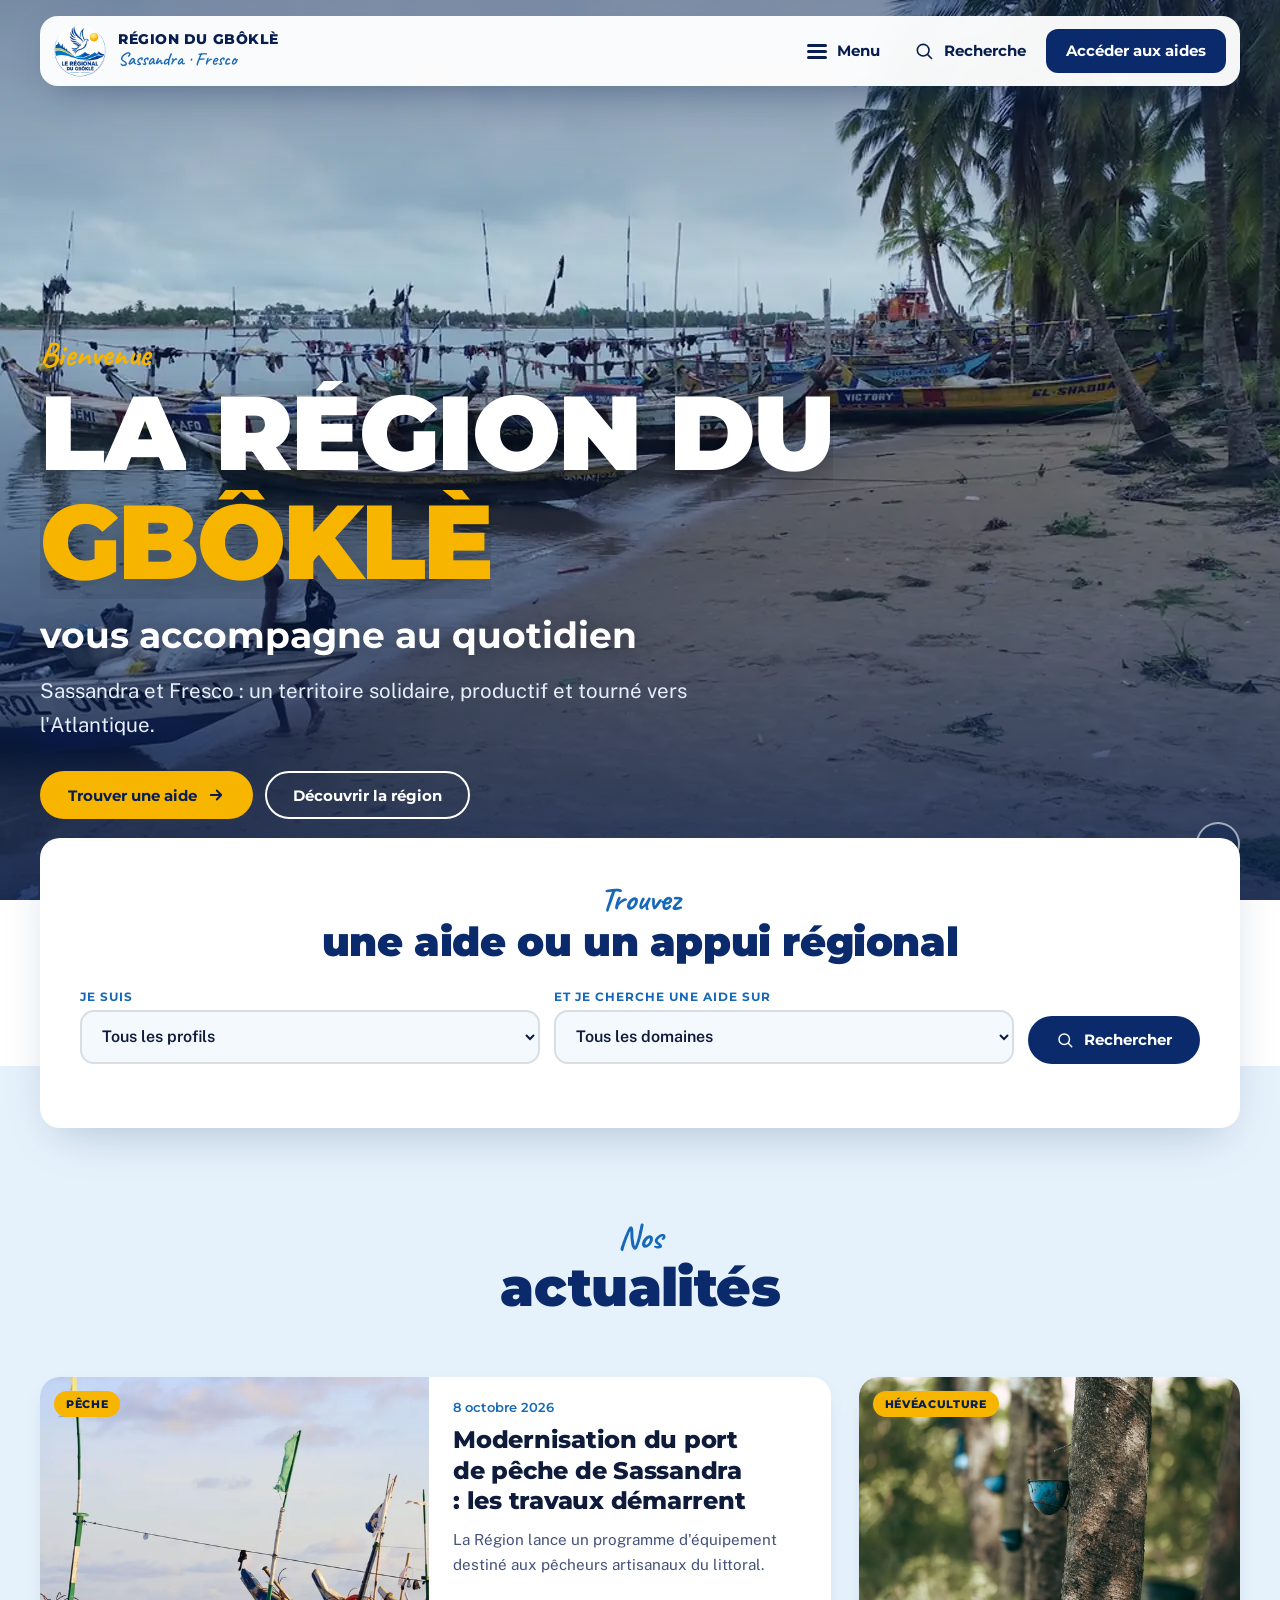
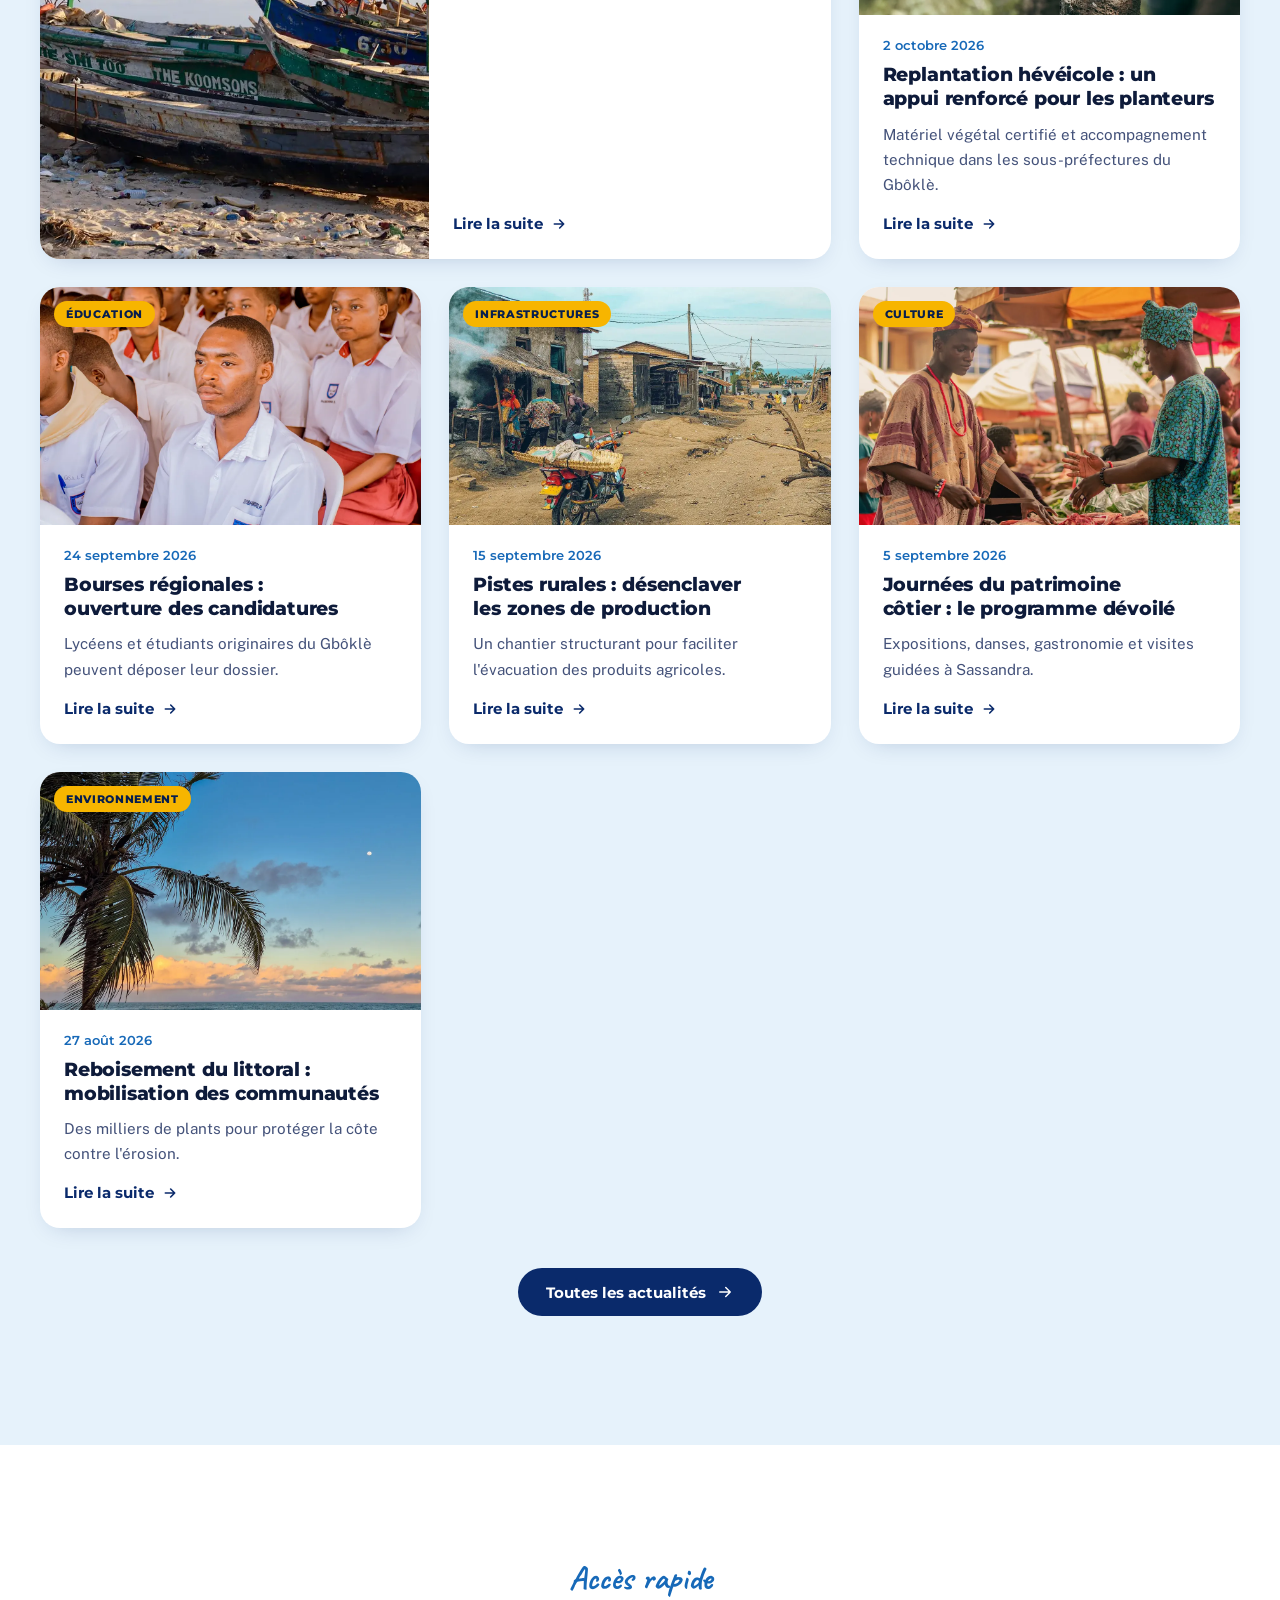
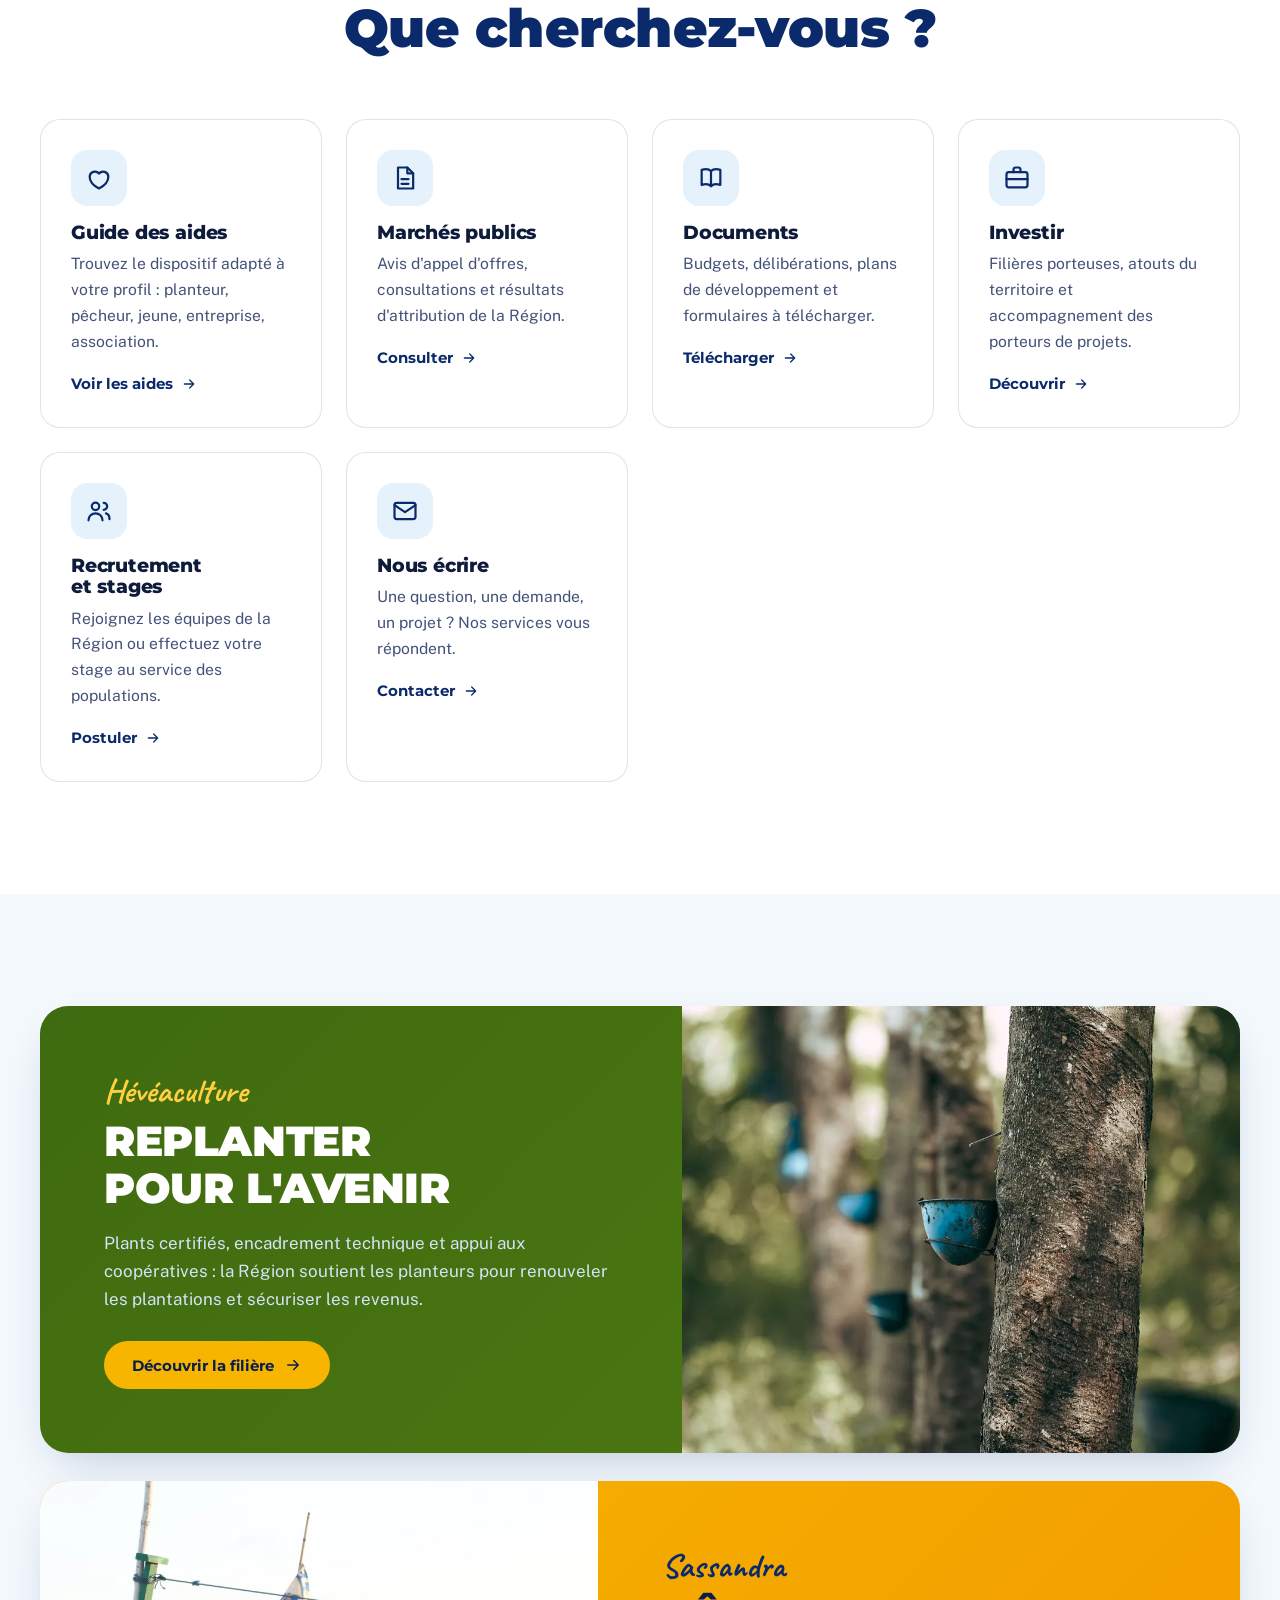
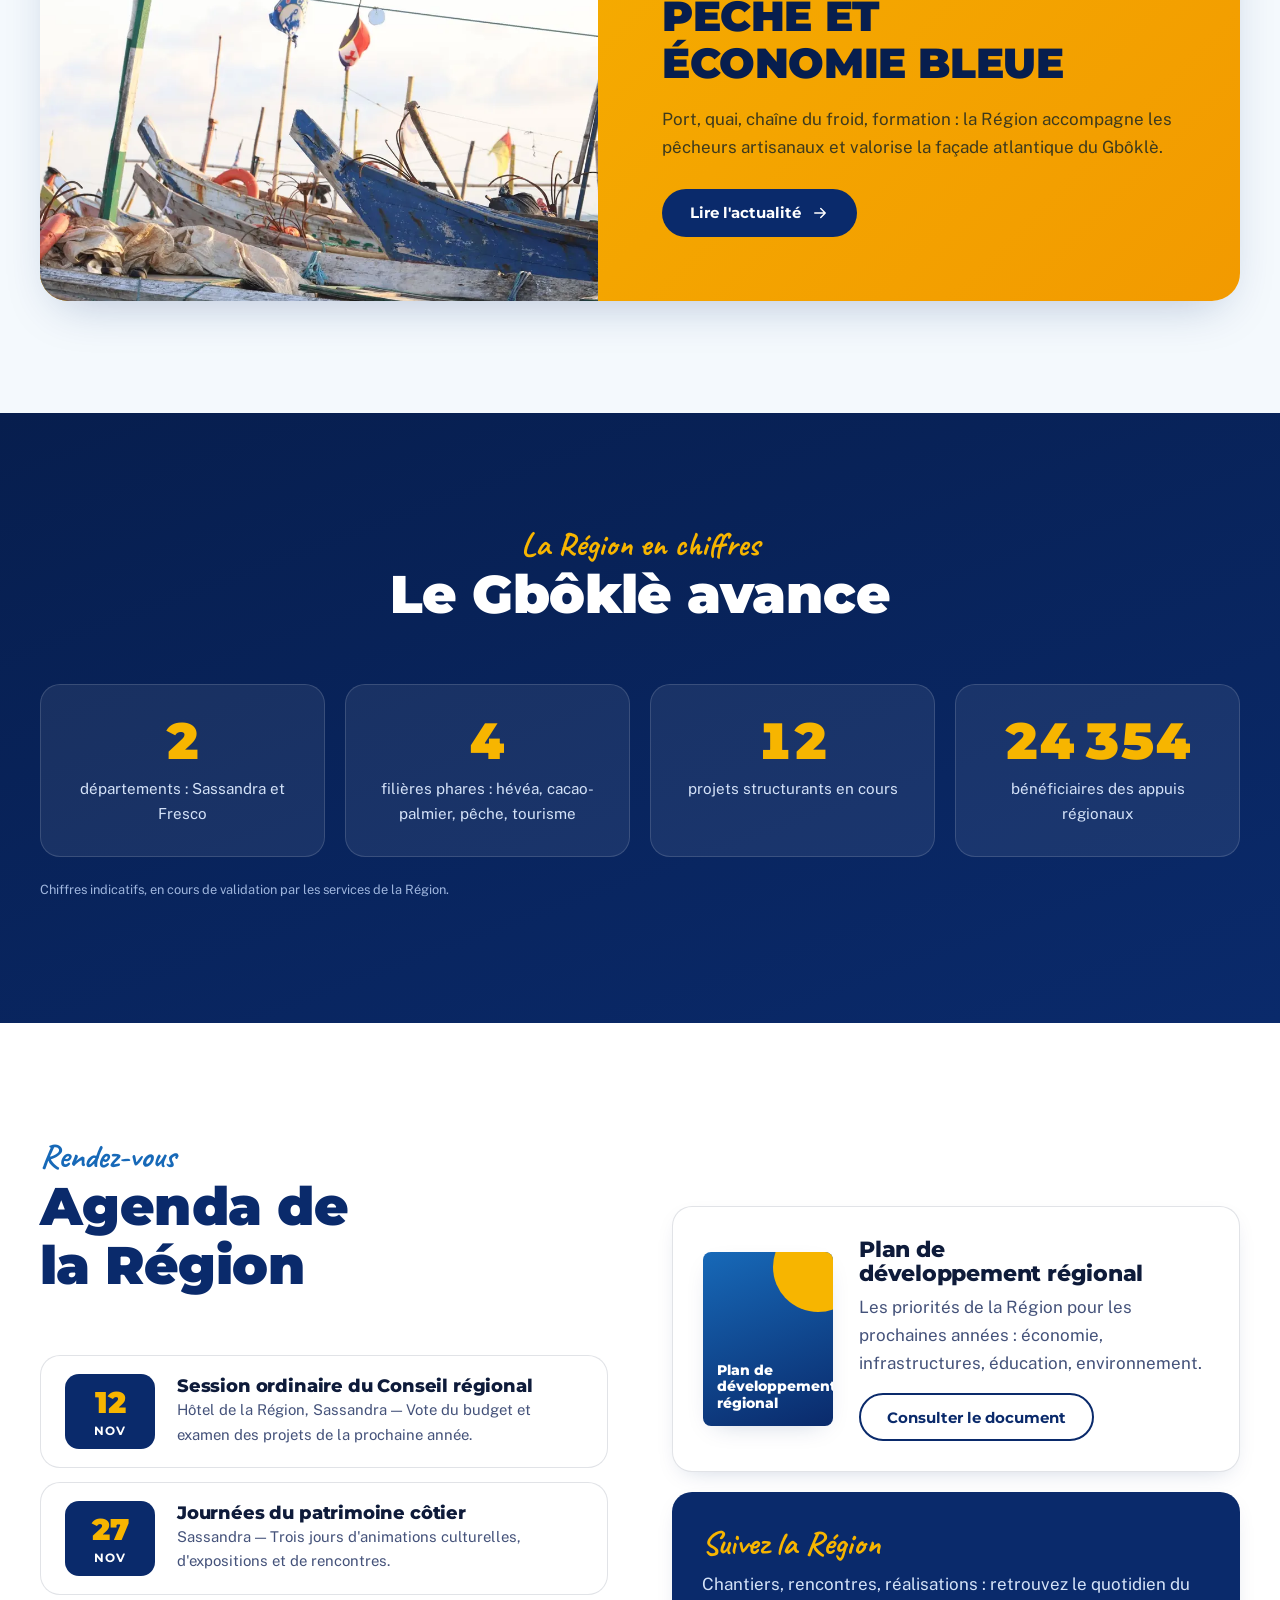
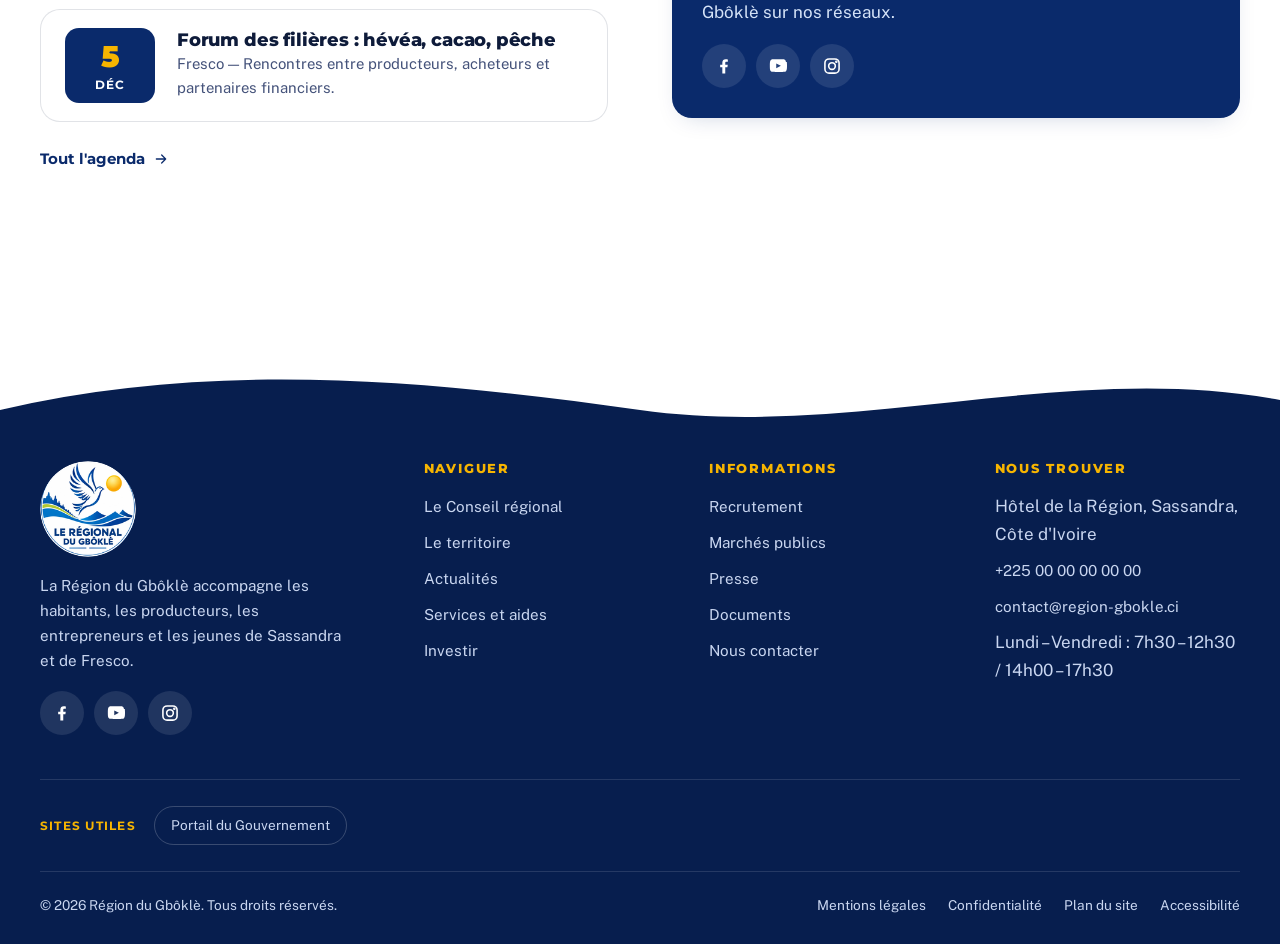
==== index.html @ ba7fa368 "Region du Gbokle : demonstration temporaire (site statique)" ====
<!DOCTYPE html>
<html lang="fr" class="no-js">
<head>
<meta charset="utf-8">
<meta name="viewport" content="width=device-width,initial-scale=1,viewport-fit=cover">
<title>Région du Gbôklè — La Région vous accompagne au quotidien</title>
<meta name="description" content="Site officiel de la Région du Gbôklè (Sassandra, Fresco) : aides régionales, actualités, services aux usagers, investir et découvrir le territoire.">
<meta name="robots" content="noindex,nofollow"><meta name="theme-color" content="#0A2A6B">
<link rel="canonical" href="https://www.region-gbokle.ci/index.html">
<meta property="og:type" content="website"><meta property="og:locale" content="fr_CI">
<meta property="og:title" content="Région du Gbôklè — La Région vous accompagne au quotidien"><meta property="og:description" content="Site officiel de la Région du Gbôklè (Sassandra, Fresco) : aides régionales, actualités, services aux usagers, investir et découvrir le territoire.">
<meta property="og:image" content="https://www.region-gbokle.ci/assets/icon-512.png"><meta property="og:url" content="https://www.region-gbokle.ci/index.html">
<link rel="icon" type="image/png" href="assets/favicon.png">
<link rel="apple-touch-icon" href="assets/apple-touch-icon.png">
<link rel="manifest" href="manifest.webmanifest">
<link rel="preconnect" href="https://fonts.googleapis.com"><link rel="preconnect" href="https://fonts.gstatic.com" crossorigin>
<link rel="stylesheet" href="https://fonts.googleapis.com/css2?family=Caveat:wght@600;700&family=Montserrat:wght@500;600;700;800;900&family=Public+Sans:wght@400;500;600;700&display=swap">
<link rel="stylesheet" href="css/style.css">
<script>document.documentElement.classList.remove('no-js')</script>
</head>
<body>
<a class="skip" href="#main">Aller au contenu principal</a>
<div class="progress" aria-hidden="true"></div>
<header class="site-header">
  <div class="header-pill">
    <a class="brand" href="index.html" aria-label="Région du Gbôklè, retour à l'accueil">
      <img src="assets/logo-sm.png" width="52" height="52" alt="">
      <span class="brand-txt"><strong>Région du Gbôklè</strong><span>Sassandra · Fresco</span></span>
    </a>
    <button class="hbtn" id="menuBtn" type="button" aria-expanded="false" aria-controls="megamenu"><span class="burger" aria-hidden="true"><i></i><i></i><i></i></span><span class="lbl">Menu</span></button>
    <button class="hbtn" type="button" data-open-search aria-label="Rechercher sur le site"><svg viewBox="0 0 24 24" fill="none" stroke="currentColor" stroke-width="1.9" stroke-linecap="round" stroke-linejoin="round" aria-hidden="true"><circle cx="11" cy="11" r="7"/><path d="M21 21l-4.3-4.3"/></svg><span class="lbl-s">Recherche</span></button>
    <a class="hbtn cta" href="services.html#aides">Accéder aux aides</a>
  </div>
</header>

<nav class="megamenu" id="megamenu" aria-label="Navigation principale">
  <div class="wrap">
    <div class="mega-grid">
      <div class="mega-col"><h3>Actions au quotidien</h3><ul>
        <li><a href="investir.html#filieres">Agriculture et hévéaculture</a></li>
        <li><a href="investir.html#filieres">Pêche et économie bleue</a></li>
        <li><a href="services.html#aides">Éducation et formation</a></li>
        <li><a href="actualites.html">Infrastructures et pistes rurales</a></li>
        <li><a href="territoire.html#patrimoine">Culture et patrimoine</a></li>
        <li><a href="investir.html#tourisme">Tourisme</a></li>
        <li><a href="services.html#aides">Santé et action sociale</a></li>
        <li><a href="services.html#aides">Environnement</a></li>
      </ul></div>
      <div class="mega-col"><h3>Services aux usagers</h3><ul>
        <li><a href="services.html#aides">Guide des aides régionales</a></li>
        <li><a href="services.html#demarches">Faire une demande d'aide</a></li>
        <li><a href="services.html#documents">Documents à télécharger</a></li>
        <li><a href="services.html#marches">Marchés publics</a></li>
        <li><a href="services.html#recrutement">Recrutement et stages</a></li>
        <li><a href="contact.html">Contacter la Région</a></li>
      </ul></div>
      <div class="mega-col"><h3>Actualités</h3><ul>
        <li><a href="actualites.html">Toutes les actualités</a></li>
        <li><a href="actualites.html#agenda">Agenda de la Région</a></li>
        <li><a href="actualites.html#presse">Espace presse</a></li>
        <li><a href="services.html#marches">Appels d'offres</a></li>
      </ul></div>
      <div class="mega-col"><h3>Institution</h3><ul>
        <li><a href="institution.html">Le Conseil régional</a></li>
        <li><a href="institution.html#elus">Le Président et les élus</a></li>
        <li><a href="institution.html#services">Commissions et services</a></li>
        <li><a href="territoire.html">Le territoire du Gbôklè</a></li>
        <li><a href="investir.html">Investir dans le Gbôklè</a></li>
        <li><a href="mentions-legales.html">Mentions légales</a></li>
      </ul></div>
    </div>
    <div class="mega-foot">
      <span><b data-site="adresse">Hôtel de la Région, Sassandra</b></span>
      <span>Écrivez-nous : <a data-site="email" data-keep href="mailto:contact@region-gbokle.ci" style="color:var(--sun)">contact@region-gbokle.ci</a></span>
    </div>
  </div>
</nav>

<div class="searchbox" id="searchbox" role="dialog" aria-modal="true" aria-label="Recherche sur le site">
  <div class="search-card">
    <div class="search-row">
      <input id="searchInput" type="search" placeholder="Rechercher : hévéa, bourses, marchés publics…" aria-label="Rechercher" autocomplete="off">
      <button class="search-close" id="searchClose" type="button" aria-label="Fermer la recherche">Fermer</button>
    </div>
    <ul class="search-res" id="searchRes" aria-live="polite"></ul>
  </div>
</div>

<main id="main">
<section class="hero" aria-label="À la une">
  <div id="heroSlides" aria-live="off"></div>
  <div class="hero-shade"></div>
  <div class="hero-copy">
    <div class="wrap" id="heroTxt">
      <noscript><h1>La Région du Gbôklè vous accompagne au quotidien</h1></noscript>
    </div>
  </div>
  <div class="hero-ctrl">
    <div class="dots" id="heroDots"></div>
    <button class="pause" id="heroPause" type="button" aria-label="Mettre le diaporama en pause"><svg viewBox="0 0 24 24" fill="currentColor"><path d="M6 4h4v16H6zM14 4h4v16h-4z"/></svg></button>
  </div>
  <span class="scroll-cue" aria-hidden="true"></span>
</section>

<section class="finder" id="trouver" aria-labelledby="finderTitle">
  <div class="wrap">
    <div class="finder-card" data-reveal>
      <div class="sec-head"><span class="kicker">Trouvez</span><h2 id="finderTitle" style="font-size:clamp(1.7rem,3.4vw,2.5rem)">une aide ou un appui régional</h2></div>
      <form class="finder-form" id="finderForm">
        <div class="fld"><label for="fProfil">Je suis</label><select id="fProfil"><option>Tous les profils</option></select></div>
        <div class="fld"><label for="fTheme">et je cherche une aide sur</label><select id="fTheme"><option>Tous les domaines</option></select></div>
        <button class="btn btn-primary" type="submit"><svg viewBox="0 0 24 24" fill="none" stroke="currentColor" stroke-width="1.9" stroke-linecap="round" stroke-linejoin="round" aria-hidden="true"><circle cx="11" cy="11" r="7"/><path d="M21 21l-4.3-4.3"/></svg> Rechercher</button>
      </form>
      <div class="finder-res" id="finderRes" aria-live="polite"></div>
    </div>
  </div>
</section>

<section class="section sky pattern" id="actualites" style="margin-top:-62px;padding-top:150px">
  <div class="wrap">
    <div class="sec-head" data-reveal><span class="kicker">Nos</span><h2>actualités</h2></div>
    <div class="news-grid" id="newsHome" data-needs-data><div class="skeleton"></div><div class="skeleton"></div><div class="skeleton"></div></div>
    <p style="text-align:center;margin-top:40px"><a class="btn btn-primary" href="actualites.html">Toutes les actualités <svg viewBox="0 0 24 24" fill="none" stroke="currentColor" stroke-width="1.9" stroke-linecap="round" stroke-linejoin="round" aria-hidden="true"><path d="M5 12h14M13 6l6 6-6 6"/></svg></a></p>
  </div>
</section>

<section class="section" aria-labelledby="accesTitle">
  <div class="wrap">
    <div class="sec-head" data-reveal><span class="kicker">Accès rapide</span><h2 id="accesTitle">Que cherchez-vous ?</h2></div>
    <div class="cards">
      <a class="card link" href="services.html#aides" data-reveal><span class="ico"><svg viewBox="0 0 24 24" fill="none" stroke="currentColor" stroke-width="1.9" stroke-linecap="round" stroke-linejoin="round" aria-hidden="true"><path d="M12 21c-4-2-8-5-8-10a4.5 4.5 0 0 1 8-2.8A4.5 4.5 0 0 1 20 11c0 5-4 8-8 10z"/></svg></span><h3>Guide des aides</h3><p>Trouvez le dispositif adapté à votre profil : planteur, pêcheur, jeune, entreprise, association.</p><span class="link-arrow">Voir les aides <svg viewBox="0 0 24 24" fill="none" stroke="currentColor" stroke-width="1.9" stroke-linecap="round" stroke-linejoin="round" aria-hidden="true"><path d="M5 12h14M13 6l6 6-6 6"/></svg></span></a>
      <a class="card link" href="services.html#marches" data-reveal><span class="ico"><svg viewBox="0 0 24 24" fill="none" stroke="currentColor" stroke-width="1.9" stroke-linecap="round" stroke-linejoin="round" aria-hidden="true"><path d="M6 3h8l5 5v13H6z"/><path d="M14 3v5h5M9 13h6M9 17h6"/></svg></span><h3>Marchés publics</h3><p>Avis d'appel d'offres, consultations et résultats d'attribution de la Région.</p><span class="link-arrow">Consulter <svg viewBox="0 0 24 24" fill="none" stroke="currentColor" stroke-width="1.9" stroke-linecap="round" stroke-linejoin="round" aria-hidden="true"><path d="M5 12h14M13 6l6 6-6 6"/></svg></span></a>
      <a class="card link" href="services.html#documents" data-reveal><span class="ico"><svg viewBox="0 0 24 24" fill="none" stroke="currentColor" stroke-width="1.9" stroke-linecap="round" stroke-linejoin="round" aria-hidden="true"><path d="M4 5c3-1 6-1 8 1 2-2 5-2 8-1v13c-3-1-6-1-8 1-2-2-5-2-8-1z"/><path d="M12 6v13"/></svg></span><h3>Documents</h3><p>Budgets, délibérations, plans de développement et formulaires à télécharger.</p><span class="link-arrow">Télécharger <svg viewBox="0 0 24 24" fill="none" stroke="currentColor" stroke-width="1.9" stroke-linecap="round" stroke-linejoin="round" aria-hidden="true"><path d="M5 12h14M13 6l6 6-6 6"/></svg></span></a>
      <a class="card link" href="investir.html" data-reveal><span class="ico"><svg viewBox="0 0 24 24" fill="none" stroke="currentColor" stroke-width="1.9" stroke-linecap="round" stroke-linejoin="round" aria-hidden="true"><rect x="3" y="7" width="18" height="13" rx="2"/><path d="M9 7V5a2 2 0 0 1 2-2h2a2 2 0 0 1 2 2v2M3 13h18"/></svg></span><h3>Investir</h3><p>Filières porteuses, atouts du territoire et accompagnement des porteurs de projets.</p><span class="link-arrow">Découvrir <svg viewBox="0 0 24 24" fill="none" stroke="currentColor" stroke-width="1.9" stroke-linecap="round" stroke-linejoin="round" aria-hidden="true"><path d="M5 12h14M13 6l6 6-6 6"/></svg></span></a>
      <a class="card link" href="services.html#recrutement" data-reveal><span class="ico"><svg viewBox="0 0 24 24" fill="none" stroke="currentColor" stroke-width="1.9" stroke-linecap="round" stroke-linejoin="round" aria-hidden="true"><circle cx="9" cy="8" r="3.2"/><path d="M3 20c0-3.5 2.7-6 6-6s6 2.5 6 6M16 5a3 3 0 0 1 0 6M18 14c2 .6 3 2.6 3 5"/></svg></span><h3>Recrutement et stages</h3><p>Rejoignez les équipes de la Région ou effectuez votre stage au service des populations.</p><span class="link-arrow">Postuler <svg viewBox="0 0 24 24" fill="none" stroke="currentColor" stroke-width="1.9" stroke-linecap="round" stroke-linejoin="round" aria-hidden="true"><path d="M5 12h14M13 6l6 6-6 6"/></svg></span></a>
      <a class="card link" href="contact.html" data-reveal><span class="ico"><svg viewBox="0 0 24 24" fill="none" stroke="currentColor" stroke-width="1.9" stroke-linecap="round" stroke-linejoin="round" aria-hidden="true"><rect x="3" y="5" width="18" height="14" rx="2"/><path d="M3 7l9 6 9-6"/></svg></span><h3>Nous écrire</h3><p>Une question, une demande, un projet ? Nos services vous répondent.</p><span class="link-arrow">Contacter <svg viewBox="0 0 24 24" fill="none" stroke="currentColor" stroke-width="1.9" stroke-linecap="round" stroke-linejoin="round" aria-hidden="true"><path d="M5 12h14M13 6l6 6-6 6"/></svg></span></a>
    </div>
  </div>
</section>

<section class="section sky2" aria-label="Projets et filières">
  <div class="wrap">
    <div class="feature green" data-reveal>
      <div class="feature-txt">
        <span class="kicker" style="color:var(--sun-2)">Hévéaculture</span>
        <h3>Replanter pour l'avenir</h3>
        <p>Plants certifiés, encadrement technique et appui aux coopératives : la Région soutient les planteurs pour renouveler les plantations et sécuriser les revenus.</p>
        <div class="hero-cta" style="opacity:1;transform:none"><a class="btn btn-sun" href="investir.html#filieres">Découvrir la filière <svg viewBox="0 0 24 24" fill="none" stroke="currentColor" stroke-width="1.9" stroke-linecap="round" stroke-linejoin="round" aria-hidden="true"><path d="M5 12h14M13 6l6 6-6 6"/></svg></a></div>
      </div>
      <div class="feature-art"><img src="assets/img/rubber.webp" width="1200" height="750" alt="Plantation d'hévéas avec les godets de collecte du latex" loading="lazy"></div>
    </div>
    <div class="feature sun rev" data-reveal>
      <div class="feature-txt">
        <span class="kicker">Sassandra</span>
        <h3>Pêche et économie bleue</h3>
        <p>Port, quai, chaîne du froid, formation : la Région accompagne les pêcheurs artisanaux et valorise la façade atlantique du Gbôklè.</p>
        <div class="hero-cta" style="opacity:1;transform:none"><a class="btn btn-primary" href="actualite.html?id=port-peche-sassandra">Lire l'actualité <svg viewBox="0 0 24 24" fill="none" stroke="currentColor" stroke-width="1.9" stroke-linecap="round" stroke-linejoin="round" aria-hidden="true"><path d="M5 12h14M13 6l6 6-6 6"/></svg></a></div>
      </div>
      <div class="feature-art"><img src="assets/img/boats.webp" width="1200" height="750" alt="Pirogues de pêche sur la plage" loading="lazy"></div>
    </div>
  </div>
</section>

<section class="stats" aria-labelledby="statsTitle">
  <div class="wrap">
    <div class="sec-head" data-reveal><span class="kicker">La Région en chiffres</span><h2 id="statsTitle">Le Gbôklè avance</h2></div>
    <div class="stats-grid" id="statsGrid" data-needs-data></div>
    <p class="note-validate" id="statsNote" hidden>Chiffres indicatifs, en cours de validation par les services de la Région.</p>
  </div>
</section>

<section class="section">
  <div class="wrap">
    <div class="split">
      <div data-reveal="left">
        <div class="sec-head left"><span class="kicker">Rendez-vous</span><h2>Agenda de la Région</h2></div>
        <div class="agenda" data-agenda="3"></div>
        <p style="margin-top:22px"><a class="link-arrow" href="actualites.html#agenda">Tout l'agenda <svg viewBox="0 0 24 24" fill="none" stroke="currentColor" stroke-width="1.9" stroke-linecap="round" stroke-linejoin="round" aria-hidden="true"><path d="M5 12h14M13 6l6 6-6 6"/></svg></a></p>
      </div>
      <div data-reveal="right">
        <div class="pub">
          <div class="pub-cover">Plan de développement régional</div>
          <div>
            <h3 style="font-size:1.35rem">Plan de développement régional</h3>
            <p style="color:var(--ink-soft);margin:8px 0 16px">Les priorités de la Région pour les prochaines années : économie, infrastructures, éducation, environnement.</p>
            <a class="btn btn-line" href="services.html#documents">Consulter le document</a>
          </div>
        </div>
        <div class="pub" style="margin-top:20px;background:var(--navy);color:#fff;border:0">
          <div>
            <span class="kicker" style="color:var(--sun)">Suivez la Région</span>
            <p style="color:#D5E3F8;margin:6px 0 16px">Chantiers, rencontres, réalisations : retrouvez le quotidien du Gbôklè sur nos réseaux.</p>
            <div class="social"><a data-site="facebook" data-keep href="#" aria-label="Facebook"><svg viewBox="0 0 24 24" fill="currentColor" aria-hidden="true"><path d="M13.5 21v-7.6h2.6l.4-3h-3V8.4c0-.9.3-1.5 1.6-1.5h1.5V4.2C15.9 4.1 15 4 13.9 4 11.6 4 10 5.4 10 8v2.4H7.4v3H10V21z"/></svg></a><a data-site="youtube" data-keep href="#" aria-label="YouTube"><svg viewBox="0 0 24 24" fill="currentColor" aria-hidden="true"><path d="M21.6 7.2s-.2-1.5-.8-2.2c-.8-.9-1.7-.9-2.1-1C15.9 3.8 12 3.8 12 3.8s-3.9 0-6.7.2c-.4 0-1.3.1-2.1 1-.6.7-.8 2.2-.8 2.2S2.2 9 2.2 10.7v1.6c0 1.8.2 3.5.2 3.5s.2 1.5.8 2.2c.8.9 1.9.9 2.4 1 1.7.2 7.4.2 7.4.2s3.9 0 6.7-.3c.4 0 1.3-.1 2.1-1 .6-.7.8-2.2.8-2.2s.2-1.7.2-3.5v-1.6c0-1.7-.2-3.5-.2-3.5zM9.9 14.6V8.9l5.6 2.9z"/></svg></a><a data-site="instagram" data-keep href="#" aria-label="Instagram"><svg viewBox="0 0 24 24" fill="none" stroke="currentColor" stroke-width="1.9" stroke-linecap="round" stroke-linejoin="round" aria-hidden="true"><rect x="3.5" y="3.5" width="17" height="17" rx="5"/><circle cx="12" cy="12" r="4"/><circle cx="17.2" cy="6.8" r=".6" fill="currentColor"/></svg></a></div>
          </div>
        </div>
      </div>
    </div>
  </div>
</section>

</main>
<footer class="site-footer">
  <svg class="wave-sep" viewBox="0 0 1440 70" preserveAspectRatio="none" aria-hidden="true"><path d="M0 40C240 80 480 0 720 30s480 50 720 0V70H0z"/></svg>
  <div class="wrap">
    <div class="foot-grid">
      <div class="foot-brand">
        <img src="assets/logo-sm.png" width="96" height="96" alt="Logo de la Région du Gbôklè" loading="lazy">
        <p>La Région du Gbôklè accompagne les habitants, les producteurs, les entrepreneurs et les jeunes de Sassandra et de Fresco.</p>
        <div class="social">
          <a data-site="facebook" data-keep href="#" aria-label="Facebook"><svg viewBox="0 0 24 24" fill="currentColor" aria-hidden="true"><path d="M13.5 21v-7.6h2.6l.4-3h-3V8.4c0-.9.3-1.5 1.6-1.5h1.5V4.2C15.9 4.1 15 4 13.9 4 11.6 4 10 5.4 10 8v2.4H7.4v3H10V21z"/></svg></a>
          <a data-site="youtube" data-keep href="#" aria-label="YouTube"><svg viewBox="0 0 24 24" fill="currentColor" aria-hidden="true"><path d="M21.6 7.2s-.2-1.5-.8-2.2c-.8-.9-1.7-.9-2.1-1C15.9 3.8 12 3.8 12 3.8s-3.9 0-6.7.2c-.4 0-1.3.1-2.1 1-.6.7-.8 2.2-.8 2.2S2.2 9 2.2 10.7v1.6c0 1.8.2 3.5.2 3.5s.2 1.5.8 2.2c.8.9 1.9.9 2.4 1 1.7.2 7.4.2 7.4.2s3.9 0 6.7-.3c.4 0 1.3-.1 2.1-1 .6-.7.8-2.2.8-2.2s.2-1.7.2-3.5v-1.6c0-1.7-.2-3.5-.2-3.5zM9.9 14.6V8.9l5.6 2.9z"/></svg></a>
          <a data-site="instagram" data-keep href="#" aria-label="Instagram"><svg viewBox="0 0 24 24" fill="none" stroke="currentColor" stroke-width="1.9" stroke-linecap="round" stroke-linejoin="round" aria-hidden="true"><rect x="3.5" y="3.5" width="17" height="17" rx="5"/><circle cx="12" cy="12" r="4"/><circle cx="17.2" cy="6.8" r=".6" fill="currentColor"/></svg></a>
        </div>
      </div>
      <div class="foot-col"><h4>Naviguer</h4><ul>
        <li><a href="institution.html">Le Conseil régional</a></li>
        <li><a href="territoire.html">Le territoire</a></li>
        <li><a href="actualites.html">Actualités</a></li>
        <li><a href="services.html">Services et aides</a></li>
        <li><a href="investir.html">Investir</a></li>
      </ul></div>
      <div class="foot-col"><h4>Informations</h4><ul>
        <li><a href="services.html#recrutement">Recrutement</a></li>
        <li><a href="services.html#marches">Marchés publics</a></li>
        <li><a href="actualites.html#presse">Presse</a></li>
        <li><a href="services.html#documents">Documents</a></li>
        <li><a href="contact.html">Nous contacter</a></li>
      </ul></div>
      <div class="foot-col"><h4>Nous trouver</h4><ul>
        <li data-site="adresse">Hôtel de la Région, Sassandra</li>
        <li><a data-site="telephone" href="tel:" >+225 00 00 00 00 00</a></li>
        <li><a data-site="email" href="mailto:">contact@region-gbokle.ci</a></li>
        <li data-site="horaires">Lundi – Vendredi</li>
      </ul></div>
    </div>
    <div class="foot-ecosys"><span>Sites utiles</span><a href="https://www.gouv.ci" target="_blank" rel="noopener">Portail du Gouvernement</a></div>
    <div class="foot-bottom">
      <span>© <span id="yr">2026</span> Région du Gbôklè. Tous droits réservés.</span>
      <ul>
        <li><a href="mentions-legales.html#mentions">Mentions légales</a></li>
        <li><a href="mentions-legales.html#confidentialite">Confidentialité</a></li>
        <li><a href="mentions-legales.html#plan">Plan du site</a></li>
        <li><a href="mentions-legales.html#accessibilite">Accessibilité</a></li>
      </ul>
    </div>
  </div>
</footer>
<button class="totop" type="button" aria-label="Retour en haut de page"><svg viewBox="0 0 24 24" fill="none" stroke="currentColor" stroke-width="1.9" stroke-linecap="round" stroke-linejoin="round" aria-hidden="true"><path d="M12 19V5M5 12l7-7 7 7"/></svg></button>
<script>document.getElementById('yr').textContent=new Date().getFullYear()</script>
<script src="js/site.js" defer></script>

</body>
</html>
---- css/style.css ----
/* ==========================================================
   RÉGION DU GBÔKLÈ — feuille de style partagée
   Charte tirée du logo : bleu profond, bleu océan, jaune soleil, vert prairie
   ========================================================== */
:root{
  --navy:#0A2A6B;
  --navy-2:#071E4E;
  --blue:#1769B8;
  --blue-2:#2E8BD8;
  --sky:#E6F2FB;
  --sky-2:#F4F9FD;
  --sun:#F7B500;
  --sun-2:#FFCF3F;
  --green:#7FA81C;
  --green-d:#4F7A12;
  --ink:#0E1B3A;
  --ink-soft:#44527A;
  --line:rgba(14,27,58,.12);
  --white:#fff;
  --bg:#fff;
  --surface:#fff;
  --radius:20px;
  --radius-s:12px;
  --shadow:0 18px 50px -18px rgba(10,42,107,.28);
  --shadow-s:0 8px 24px -12px rgba(10,42,107,.25);
  --ease:cubic-bezier(.22,.8,.24,1);
  --f-head:'Montserrat',system-ui,sans-serif;
  --f-body:'Public Sans',system-ui,sans-serif;
  --f-script:'Caveat',cursive;
  --header-h:76px;
  color-scheme:light;
}
@media (prefers-color-scheme:dark){
  :root:not([data-theme="light"]){
    --ink:#EAF0FB;--ink-soft:#B3C0DD;--bg:#071327;--surface:#0D1C38;
    --sky:#0B2147;--sky-2:#0A1A36;--line:rgba(234,240,251,.14);
    --shadow:0 18px 50px -18px rgba(0,0,0,.7);--shadow-s:0 8px 24px -12px rgba(0,0,0,.6);
    --navy:#2B63C9;--blue:#5BA6EE;color-scheme:dark;
  }
}
:root[data-theme="dark"]{
  --ink:#EAF0FB;--ink-soft:#B3C0DD;--bg:#071327;--surface:#0D1C38;
  --sky:#0B2147;--sky-2:#0A1A36;--line:rgba(234,240,251,.14);
  --shadow:0 18px 50px -18px rgba(0,0,0,.7);--shadow-s:0 8px 24px -12px rgba(0,0,0,.6);
  --navy:#2B63C9;--blue:#5BA6EE;color-scheme:dark;
}

*,*::before,*::after{box-sizing:border-box}
html{scroll-behavior:smooth;-webkit-text-size-adjust:100%;overflow-x:clip}
body{margin:0;background:var(--bg);color:var(--ink);font-family:var(--f-body);font-size:1.0625rem;line-height:1.65;-webkit-font-smoothing:antialiased;overflow-x:hidden}
img,svg,video{display:block;max-width:100%}
a{color:inherit}
h1,h2,h3,h4{font-family:var(--f-head);line-height:1.12;margin:0;font-weight:800;letter-spacing:-.01em;text-wrap:balance}
p{margin:0 0 1em}
ul{margin:0;padding:0}
.wrap{width:min(1200px,100% - 40px);margin-inline:auto}
.narrow{width:min(820px,100% - 40px);margin-inline:auto}
.sr-only{position:absolute;width:1px;height:1px;overflow:hidden;clip:rect(0 0 0 0);white-space:nowrap}
.skip{position:fixed;left:16px;top:-80px;z-index:9999;background:var(--sun);color:var(--navy-2);font-weight:700;padding:12px 18px;border-radius:10px;text-decoration:none;transition:top .2s}
.skip:focus{top:12px}
:focus-visible{outline:3px solid var(--sun);outline-offset:3px;border-radius:6px}

@view-transition{navigation:auto}
::view-transition-old(root){animation:vt-out .25s var(--ease) both}
::view-transition-new(root){animation:vt-in .45s var(--ease) both}
@keyframes vt-out{to{opacity:0}}
@keyframes vt-in{from{opacity:0;transform:translateY(10px)}}

/* ---------- boutons ---------- */
.btn{display:inline-flex;align-items:center;justify-content:center;gap:10px;min-height:48px;padding:12px 26px;border-radius:999px;border:2px solid transparent;font:700 .95rem var(--f-head);text-decoration:none;cursor:pointer;transition:transform .25s var(--ease),background .25s,color .25s,box-shadow .25s;touch-action:manipulation}
.btn:hover{transform:translateY(-2px)}
.btn:active{transform:scale(.97)}
.btn svg{width:18px;height:18px;transition:transform .25s var(--ease)}
.btn:hover svg{transform:translateX(4px)}
.btn-primary{background:var(--navy);color:#fff}
.btn-primary:hover{background:var(--blue);box-shadow:var(--shadow-s)}
.btn-sun{background:var(--sun);color:var(--navy-2)}
.btn-sun:hover{background:var(--sun-2);box-shadow:0 10px 28px -10px rgba(247,181,0,.7)}
.btn-ghost{background:transparent;color:inherit;border-color:currentColor}
.btn-ghost:hover{background:rgba(255,255,255,.14)}
.btn-line{background:transparent;color:var(--navy);border-color:var(--navy)}
:root[data-theme="dark"] .btn-line{color:var(--blue);border-color:var(--blue)}
.btn-line:hover{background:var(--navy);color:#fff}
.link-arrow{display:inline-flex;align-items:center;gap:8px;font:700 .92rem var(--f-head);color:var(--navy);text-decoration:none}
:root[data-theme="dark"] .link-arrow{color:var(--sun)}
.link-arrow svg{width:16px;height:16px;transition:transform .25s var(--ease)}
.link-arrow:hover svg{transform:translateX(5px)}

/* ---------- en-tête flottant ---------- */
.site-header{position:fixed;inset:16px 0 auto 0;z-index:60;pointer-events:none;transition:transform .4s var(--ease)}
.site-header.hide{transform:translateY(-130%)}
.header-pill{pointer-events:auto;width:min(1200px,100% - 24px);margin-inline:auto;display:flex;align-items:center;gap:6px;background:rgba(255,255,255,.96);backdrop-filter:blur(14px);-webkit-backdrop-filter:blur(14px);border-radius:18px;padding:9px 14px;box-shadow:0 14px 40px -14px rgba(7,30,78,.45);color:var(--navy-2);transition:padding .3s var(--ease),box-shadow .3s}
:root[data-theme="dark"] .header-pill{background:rgba(13,28,56,.94);color:#EAF0FB}
@media (prefers-color-scheme:dark){:root:not([data-theme="light"]) .header-pill{background:rgba(13,28,56,.94);color:#EAF0FB}}
.site-header.compact .header-pill{padding:5px 12px}
.brand{display:flex;align-items:center;gap:12px;text-decoration:none;margin-right:auto;min-width:0}
.brand img{width:52px;height:52px;border-radius:50%;flex:none;transition:width .3s var(--ease),height .3s var(--ease)}
.site-header.compact .brand img{width:42px;height:42px}
.brand-txt{display:flex;flex-direction:column;line-height:1.1;min-width:0}
.brand-txt strong{font:800 .86rem var(--f-head);letter-spacing:.04em;text-transform:uppercase;white-space:nowrap}
.brand-txt span{font:600 1.15rem var(--f-script);color:var(--blue);white-space:nowrap}
.hbtn{display:inline-flex;align-items:center;gap:10px;min-height:44px;padding:8px 14px;background:none;border:0;border-radius:12px;font:700 .92rem var(--f-head);color:inherit;cursor:pointer;text-decoration:none;transition:background .2s}
.hbtn:hover{background:rgba(23,105,184,.1)}
.hbtn svg{width:20px;height:20px}
.hbtn.cta{background:var(--navy);color:#fff;padding-inline:20px}
.hbtn.cta:hover{background:var(--blue)}
.burger{width:20px;height:14px;position:relative;display:block}
.burger i{position:absolute;left:0;right:0;height:2.5px;background:currentColor;border-radius:2px;transition:transform .35s var(--ease),opacity .2s,top .35s var(--ease)}
.burger i:nth-child(1){top:0}.burger i:nth-child(2){top:6px}.burger i:nth-child(3){top:12px}
.menu-open .burger i:nth-child(1){top:6px;transform:rotate(45deg)}
.menu-open .burger i:nth-child(2){opacity:0}
.menu-open .burger i:nth-child(3){top:6px;transform:rotate(-45deg)}
@media(max-width:860px){.hbtn.cta,.brand-txt span{display:none}.hbtn .lbl-s{display:none}}
@media(max-width:420px){.brand-txt strong{font-size:.74rem}}

/* ---------- menu plein écran ---------- */
.megamenu{position:fixed;inset:0;z-index:55;background:var(--navy-2);color:#fff;padding:calc(var(--header-h) + 50px) 0 40px;overflow-y:auto;visibility:hidden;opacity:0;clip-path:circle(0% at calc(100% - 120px) 56px);transition:clip-path .7s var(--ease),opacity .3s,visibility 0s .7s}
.megamenu.open{visibility:visible;opacity:1;clip-path:circle(150% at calc(100% - 120px) 56px);transition:clip-path .8s var(--ease),opacity .2s,visibility 0s}
.megamenu::before{content:"";position:absolute;inset:0;background:radial-gradient(700px 400px at 90% 0,rgba(46,139,216,.35),transparent 70%),radial-gradient(600px 400px at 0 100%,rgba(247,181,0,.16),transparent 70%);pointer-events:none}
.mega-grid{position:relative;display:grid;grid-template-columns:repeat(4,1fr);gap:34px}
.mega-col h3{font:700 .8rem var(--f-head);letter-spacing:.14em;text-transform:uppercase;color:var(--sun);padding-bottom:14px;margin-bottom:14px;border-bottom:1px solid rgba(255,255,255,.18)}
.mega-col ul{list-style:none;display:flex;flex-direction:column;gap:2px}
.mega-col a{display:block;padding:9px 0;font:600 1.02rem var(--f-head);color:#fff;text-decoration:none;opacity:0;transform:translateY(14px);transition:color .2s,padding .25s var(--ease),opacity .5s var(--ease),transform .5s var(--ease)}
.megamenu.open .mega-col a{opacity:1;transform:none;transition-delay:calc(var(--i,0)*45ms + .25s),0s,0s,calc(var(--i,0)*45ms + .25s),calc(var(--i,0)*45ms + .25s)}
.mega-col a:hover{color:var(--sun);padding-left:8px}
.mega-foot{position:relative;margin-top:44px;padding-top:26px;border-top:1px solid rgba(255,255,255,.16);display:flex;flex-wrap:wrap;gap:20px 40px;align-items:center;justify-content:space-between;color:#C9D6F0;font-size:.92rem}
.mega-foot b{color:#fff}
@media(max-width:900px){.mega-grid{grid-template-columns:1fr 1fr;gap:28px 22px}}
@media(max-width:560px){.mega-grid{grid-template-columns:1fr}.megamenu{padding-top:calc(var(--header-h) + 36px)}}

/* ---------- recherche ---------- */
.searchbox{position:fixed;inset:0;z-index:70;background:rgba(7,30,78,.86);backdrop-filter:blur(8px);display:none;padding:12vh 0 0;overflow-y:auto}
.searchbox.open{display:block;animation:fadein .25s var(--ease)}
@keyframes fadein{from{opacity:0}}
.search-card{width:min(760px,100% - 32px);margin-inline:auto;background:var(--surface);border-radius:var(--radius);padding:20px;box-shadow:var(--shadow);animation:rise .4s var(--ease)}
@keyframes rise{from{opacity:0;transform:translateY(24px) scale(.98)}}
.search-row{display:flex;gap:10px;align-items:center}
.search-row input{flex:1;min-height:56px;border:2px solid var(--line);border-radius:14px;padding:0 18px;font:600 1.05rem var(--f-body);background:var(--sky-2);color:var(--ink)}
.search-row input:focus{outline:none;border-color:var(--blue)}
.search-close{min-width:56px;min-height:56px;border:0;border-radius:14px;background:var(--sky);color:var(--navy);cursor:pointer;font:700 .9rem var(--f-head)}
.search-res{list-style:none;margin:14px 0 0;max-height:52vh;overflow:auto}
.search-res a{display:block;padding:12px 14px;border-radius:12px;text-decoration:none;transition:background .2s}
.search-res a:hover,.search-res a:focus-visible{background:var(--sky)}
.search-res small{display:block;color:var(--blue);font:700 .72rem var(--f-head);letter-spacing:.08em;text-transform:uppercase}
.search-res b{font:700 1rem var(--f-head)}
.search-res p{margin:2px 0 0;font-size:.9rem;color:var(--ink-soft)}
.search-hint{padding:14px;color:var(--ink-soft);font-size:.95rem}

/* ---------- hero accueil ---------- */
.hero{position:relative;min-height:100svh;display:flex;align-items:flex-end;color:#fff;overflow:hidden;isolation:isolate;background:var(--navy-2)}
.slide{position:absolute;inset:0;opacity:0;transition:opacity 1.4s ease;z-index:0}
.slide.on{opacity:1;z-index:1}
.slide-bg{position:absolute;inset:-4% 0 0;background-size:cover;background-position:center;transform:scale(1.08);transition:transform 9s linear}
.slide.on .slide-bg{transform:scale(1)}
.slide-video{position:absolute;inset:0;width:100%;height:100%;object-fit:cover;opacity:0;transition:opacity 1.2s}
.slide-video.ready{opacity:1}
.scene{position:absolute;inset:0}
.scene svg{position:absolute;inset:0;width:100%;height:100%}
.scene .sky{position:absolute;inset:0;background:linear-gradient(180deg,var(--s1) 0%,var(--s2) 48%,var(--s3) 78%,var(--s4) 100%);transition:background 1s}
.scene .sun{transform-origin:center;animation:sunpulse 6s ease-in-out infinite}
@keyframes sunpulse{50%{transform:scale(1.06)}}
.scene .cloud{animation:drift 70s linear infinite;opacity:.9}
.scene .cloud.c2{animation-duration:110s;animation-delay:-40s;opacity:.7}
@keyframes drift{from{transform:translateX(-30%)}to{transform:translateX(130%)}}
.scene .wave{animation:wave 14s ease-in-out infinite alternate}
.scene .wave.w2{animation-duration:10s;animation-delay:-3s}
.scene .wave.w3{animation-duration:7s;animation-delay:-5s}
@keyframes wave{from{transform:translateX(-4%)}to{transform:translateX(4%)}}
.scene .bird{animation:fly 22s linear infinite}
.scene .bird.b2{animation-duration:30s;animation-delay:-12s}
@keyframes fly{from{transform:translate(-10vw,0)}50%{transform:translate(50vw,-4vh)}to{transform:translate(115vw,2vh)}}
.scene .par{will-change:transform}
.s-dawn{--s1:#1F3E8F;--s2:#4E7FD0;--s3:#F2B77A;--s4:#FFE6A8}
.s-day{--s1:#1769B8;--s2:#5CB1EC;--s3:#BFE3F8;--s4:#F2F9FE}
.s-dusk{--s1:#1B2A6E;--s2:#7A4E9A;--s3:#F28A5C;--s4:#FFD27A}
.hero-shade{position:absolute;inset:0;z-index:2;background:linear-gradient(180deg,rgba(7,30,78,.5) 0%,rgba(7,30,78,.18) 30%,rgba(7,30,78,.45) 62%,rgba(7,30,78,.82) 100%)}
.hero-copy{position:relative;z-index:3;width:100%;padding:0 0 clamp(54px,9vh,96px)}
.hero-copy .wrap{display:block}
.hslide-txt{display:none}
.hslide-txt.on{display:block}
.kicker{font:700 clamp(1.5rem,2.6vw,2.1rem) var(--f-script);color:var(--sun);display:block;margin-bottom:6px}
.hero h1{font-size:clamp(2.5rem,8.2vw,6.6rem);line-height:.98;font-weight:900;text-transform:uppercase;letter-spacing:-.025em;text-shadow:0 6px 40px rgba(0,0,0,.35)}
.hero h1 .acc{display:block;color:var(--sun)}
.hero h1 .w{display:inline-block;overflow:hidden;vertical-align:top;padding-bottom:.06em}
.hero h1 .w>span{display:inline-block;transform:translateY(105%);transition:transform .9s var(--ease);transition-delay:calc(var(--d)*80ms + .15s)}
.hslide-txt.on .w>span{transform:none}
.hero .sub{font:700 clamp(1.25rem,2.8vw,2.3rem) var(--f-head);margin:14px 0 0;text-shadow:0 3px 20px rgba(0,0,0,.35)}
.hero .lead{max-width:56ch;font-size:clamp(1.05rem,1.6vw,1.3rem);margin:18px 0 28px;color:#E7EFFC;opacity:0;transform:translateY(16px);transition:opacity .9s .7s,transform .9s .7s var(--ease)}
.hslide-txt.on .lead,.hslide-txt.on .hero-cta{opacity:1;transform:none}
.hero-cta{display:flex;flex-wrap:wrap;gap:12px;opacity:0;transform:translateY(16px);transition:opacity .9s .9s,transform .9s .9s var(--ease)}
.hero-ctrl{position:absolute;z-index:4;right:max(20px,calc((100% - 1200px)/2));bottom:34px;display:flex;align-items:center;gap:14px}
.dots{display:flex;gap:8px}
.dots button{width:36px;height:6px;border-radius:6px;border:0;background:rgba(255,255,255,.35);cursor:pointer;padding:0;position:relative;overflow:hidden}
.dots button::after{content:"";position:absolute;inset:0;background:var(--sun);transform:scaleX(0);transform-origin:left}
.dots button.on::after{animation:fill var(--dur,7s) linear forwards}
.paused .dots button.on::after{animation-play-state:paused}
@keyframes fill{to{transform:scaleX(1)}}
.pause{width:44px;height:44px;border-radius:50%;border:2px solid rgba(255,255,255,.6);background:rgba(7,30,78,.4);color:#fff;cursor:pointer;display:grid;place-items:center}
.pause svg{width:16px;height:16px}
.scroll-cue{position:absolute;z-index:3;left:50%;bottom:16px;transform:translateX(-50%);width:26px;height:42px;border:2px solid rgba(255,255,255,.65);border-radius:16px}
.scroll-cue::after{content:"";position:absolute;left:50%;top:8px;width:4px;height:8px;margin-left:-2px;border-radius:2px;background:#fff;animation:cue 1.8s infinite}
@keyframes cue{0%{opacity:0;transform:translateY(0)}30%{opacity:1}100%{opacity:0;transform:translateY(14px)}}
@media(max-width:700px){.scroll-cue{display:none}.hero-ctrl{left:20px;right:auto;bottom:18px}.hero-copy{padding-bottom:84px}}

/* ---------- bannière pages intérieures ---------- */
.page-hero{position:relative;background:linear-gradient(160deg,var(--navy-2),var(--navy) 55%,var(--blue));color:#fff;padding:calc(var(--header-h) + 76px) 0 120px;overflow:hidden;isolation:isolate}
.page-hero::before{content:"";position:absolute;right:-6%;top:-30%;width:520px;height:520px;border-radius:50%;background:radial-gradient(circle,var(--sun) 0 38%,rgba(247,181,0,.22) 39% 60%,transparent 61%);opacity:.85;z-index:-1;animation:sunpulse 7s ease-in-out infinite}
.page-hero h1{font-size:clamp(2.1rem,5.6vw,4rem);font-weight:900;text-transform:uppercase;letter-spacing:-.02em}
.page-hero p{max-width:60ch;color:#DCE8FA;font-size:1.15rem;margin:14px 0 0}
.crumbs{font:600 .85rem var(--f-head);color:#BFD3F2;margin-bottom:16px}
.crumbs a{color:#fff;text-decoration:none;opacity:.85}
.crumbs a:hover{opacity:1;text-decoration:underline}
.wave-sep{position:absolute;left:0;right:0;bottom:-1px;height:70px;width:100%;color:var(--bg)}
.wave-sep path{fill:currentColor}

/* ---------- sections ---------- */
.section{padding:clamp(64px,9vw,112px) 0}
.section.sky{background:var(--sky)}
.section.sky2{background:var(--sky-2)}
.sec-head{text-align:center;margin-bottom:clamp(36px,5vw,60px)}
.sec-head.left{text-align:left}
.sec-head .kicker{color:var(--blue);margin-bottom:0}
.sec-head h2{font-size:clamp(2rem,4.6vw,3.3rem);font-weight:900;color:var(--navy)}
:root[data-theme="dark"] .sec-head h2{color:#fff}
@media (prefers-color-scheme:dark){:root:not([data-theme="light"]) .sec-head h2{color:#fff}}
.sec-head p{max-width:62ch;margin:14px auto 0;color:var(--ink-soft)}
.sec-head.left p{margin-left:0}
.pattern{background-image:radial-gradient(circle at 20% 20%,rgba(23,105,184,.07) 0 2px,transparent 3px),radial-gradient(circle at 70% 60%,rgba(247,181,0,.12) 0 2px,transparent 3px);background-size:46px 46px,70px 70px}

/* ---------- moteur de recherche d'aides ---------- */
.finder{position:relative;z-index:5;margin-top:-62px}
.finder-card{background:var(--surface);border-radius:var(--radius);padding:clamp(22px,3.4vw,40px);box-shadow:var(--shadow)}
.finder-card .sec-head{margin-bottom:24px}
.finder-form{display:grid;grid-template-columns:1fr 1fr auto;gap:14px;align-items:end}
.fld{display:flex;flex-direction:column;gap:6px}
.fld label{font:700 .78rem var(--f-head);letter-spacing:.08em;text-transform:uppercase;color:var(--blue)}
.fld select,.fld input,.fld textarea{width:100%;min-height:54px;padding:12px 16px;border:2px solid var(--line);border-radius:14px;background:var(--sky-2);font:600 1rem var(--f-body);color:var(--ink);transition:border-color .2s,background .2s}
.fld textarea{min-height:140px;resize:vertical}
.fld select:focus,.fld input:focus,.fld textarea:focus{outline:none;border-color:var(--blue);background:var(--surface)}
.finder-res{display:grid;grid-template-columns:repeat(auto-fill,minmax(280px,1fr));gap:14px;margin-top:24px}
.res-card{border:1px solid var(--line);border-left:5px solid var(--sun);border-radius:14px;padding:18px;background:var(--sky-2);animation:rise .5s var(--ease) both}
.res-card small{font:700 .72rem var(--f-head);letter-spacing:.08em;text-transform:uppercase;color:var(--blue)}
.res-card h3{font-size:1.05rem;margin:4px 0 6px}
.res-card p{font-size:.92rem;color:var(--ink-soft);margin-bottom:10px}
.res-empty{grid-column:1/-1;text-align:center;color:var(--ink-soft);padding:20px}
@media(max-width:820px){.finder-form{grid-template-columns:1fr}}

/* ---------- actualités ---------- */
.news-grid{display:grid;grid-template-columns:repeat(3,1fr);gap:28px}
.news-card{background:var(--surface);border-radius:var(--radius);overflow:hidden;box-shadow:var(--shadow-s);display:flex;flex-direction:column;text-decoration:none;color:inherit;transition:transform .45s var(--ease),box-shadow .45s}
.news-card:hover{transform:translateY(-8px);box-shadow:var(--shadow)}
.news-img{aspect-ratio:16/10;overflow:hidden;position:relative;background:var(--navy)}
.news-img img,.news-img svg{width:100%;height:100%;object-fit:cover;transition:transform .8s var(--ease)}
.news-card:hover .news-img img,.news-card:hover .news-img svg{transform:scale(1.07)}
.chip{position:absolute;left:14px;top:14px;background:var(--sun);color:var(--navy-2);font:800 .7rem var(--f-head);letter-spacing:.06em;text-transform:uppercase;padding:6px 12px;border-radius:999px}
.news-body{padding:22px 24px 26px;display:flex;flex-direction:column;gap:10px;flex:1}
.news-body time{font:600 .82rem var(--f-head);color:var(--blue)}
.news-body h3{font-size:1.18rem;line-height:1.28}
.news-body p{font-size:.95rem;color:var(--ink-soft);margin:0}
.news-body .link-arrow{margin-top:auto;padding-top:8px}
.news-card.big{grid-column:span 2;flex-direction:row}
.news-card.big .news-img{aspect-ratio:auto;flex:1.1;min-height:100%}
.news-card.big .news-body{flex:1;justify-content:center}
.news-card.big h3{font-size:1.5rem}
@media(max-width:960px){.news-grid{grid-template-columns:1fr 1fr}.news-card.big{flex-direction:column}.news-card.big .news-img{aspect-ratio:16/10;flex:none;min-height:0}}
@media(max-width:620px){.news-grid{display:flex;overflow-x:auto;scroll-snap-type:x mandatory;gap:16px;margin-inline:-20px;padding:6px 20px 24px;scrollbar-width:none}.news-grid::-webkit-scrollbar{display:none}.news-card,.news-card.big{flex:0 0 82%;scroll-snap-align:center;grid-column:auto}.news-grid.stack{display:grid;grid-template-columns:1fr;overflow:visible;margin:0;padding:0}.news-grid.stack .news-card{flex:none}}
.filters{display:flex;flex-wrap:wrap;gap:10px;justify-content:center;margin-bottom:36px}
.filters button{min-height:44px;padding:8px 20px;border-radius:999px;border:2px solid var(--line);background:var(--surface);font:700 .88rem var(--f-head);color:var(--ink);cursor:pointer;transition:all .25s var(--ease)}
.filters button:hover{border-color:var(--blue)}
.filters button[aria-pressed="true"]{background:var(--navy);color:#fff;border-color:var(--navy)}
.article{padding-top:56px}
.article-img{border-radius:var(--radius);overflow:hidden;aspect-ratio:16/8;margin:-100px 0 36px;box-shadow:var(--shadow);position:relative;z-index:3;background:var(--navy)}
.article-img img,.article-img svg{width:100%;height:100%;object-fit:cover}
.article-meta{display:flex;flex-wrap:wrap;gap:12px;align-items:center;margin-bottom:18px;color:var(--ink-soft);font:600 .9rem var(--f-head)}
.article-meta .chip{position:static}
.prose{font-size:1.12rem}
.prose h2{font-size:1.6rem;margin:1.8em 0 .5em;color:var(--navy)}
:root[data-theme="dark"] .prose h2{color:#fff}
.prose p{color:var(--ink)}
.prose ul{padding-left:1.3em;margin:0 0 1em}
.prose li{margin-bottom:.4em}

/* ---------- blocs thématiques ---------- */
.feature{display:grid;grid-template-columns:1.15fr 1fr;gap:0;border-radius:28px;overflow:hidden;background:var(--navy);color:#fff;box-shadow:var(--shadow)}
.feature+.feature{margin-top:28px}
.feature.rev{grid-template-columns:1fr 1.15fr}
.feature.rev .feature-txt{order:2}
.feature-txt{padding:clamp(30px,5vw,64px);display:flex;flex-direction:column;justify-content:center;gap:6px;position:relative;z-index:1}
.feature-txt h3{font-size:clamp(1.7rem,3.4vw,2.6rem);font-weight:900;text-transform:uppercase}
.feature-txt p{color:#D5E3F8;margin:12px 0 22px;max-width:52ch}
.feature-txt .kicker{margin:0}
.feature-art{position:relative;min-height:320px;overflow:hidden}
.feature-art svg,.feature-art img{position:absolute;inset:0;width:100%;height:100%;object-fit:cover}
.feature-art img{transition:transform 1.2s var(--ease)}
.feature:hover .feature-art img{transform:scale(1.05)}
.feature.sun{background:linear-gradient(135deg,var(--sun),#F29A00);color:var(--navy-2)}
.feature.sun .feature-txt p{color:#3D3A1D}
.feature.sun .kicker{color:var(--navy)}
.feature.green{background:linear-gradient(135deg,#3F6B10,var(--green-d))}
@media(max-width:860px){.feature,.feature.rev{grid-template-columns:1fr}.feature.rev .feature-txt{order:0}.feature-art{min-height:220px;order:-1}}
.pub{display:flex;gap:26px;align-items:center;padding:30px;border-radius:var(--radius);background:var(--surface);box-shadow:var(--shadow-s);border:1px solid var(--line)}
.pub-cover{flex:none;width:130px;aspect-ratio:3/4;border-radius:8px;background:linear-gradient(160deg,var(--blue),var(--navy));color:#fff;padding:14px;display:flex;flex-direction:column;justify-content:flex-end;font:800 .9rem/1.15 var(--f-head);box-shadow:var(--shadow-s);position:relative;overflow:hidden}
.pub-cover::before{content:"";position:absolute;right:-30px;top:-30px;width:90px;height:90px;border-radius:50%;background:var(--sun)}
@media(max-width:600px){.pub{flex-direction:column;text-align:center}}

/* ---------- chiffres ---------- */
.stats{position:relative;background:linear-gradient(160deg,var(--navy-2),var(--navy));color:#fff;padding:clamp(70px,9vw,110px) 0;overflow:hidden}
.stats .sec-head h2,.stats .sec-head .kicker{color:#fff}
.stats .sec-head .kicker{color:var(--sun)}
.stats .sec-head p{color:#C9D9F4}
.stats-grid{display:grid;grid-template-columns:repeat(4,1fr);gap:20px}
.stat{padding:30px 22px;border-radius:var(--radius);background:rgba(255,255,255,.07);border:1px solid rgba(255,255,255,.14);text-align:center;transition:transform .4s var(--ease),background .3s}
.stat:hover{transform:translateY(-6px);background:rgba(255,255,255,.12)}
.stat b{display:block;font:900 clamp(2.2rem,4vw,3.3rem) var(--f-head);color:var(--sun);font-variant-numeric:tabular-nums;line-height:1}
.stat span{display:block;margin-top:10px;color:#D4E2F8;font-size:.95rem}
@media(max-width:860px){.stats-grid{grid-template-columns:1fr 1fr}}
.note-validate{display:inline-block;margin-top:22px;font-size:.8rem;color:#9FB6DE}

/* ---------- cartes génériques ---------- */
.cards{display:grid;grid-template-columns:repeat(auto-fit,minmax(260px,1fr));gap:24px}
.card{background:var(--surface);border:1px solid var(--line);border-radius:var(--radius);padding:30px;transition:transform .4s var(--ease),box-shadow .4s,border-color .3s}
.card:hover{transform:translateY(-6px);box-shadow:var(--shadow);border-color:transparent}
.card h3{font-size:1.2rem;margin:16px 0 8px}
.card p{color:var(--ink-soft);margin:0 0 14px;font-size:.98rem}
.ico{width:56px;height:56px;border-radius:16px;background:var(--sky);color:var(--navy);display:grid;place-items:center;transition:transform .5s var(--ease),background .3s,color .3s}
:root[data-theme="dark"] .ico{color:var(--sun)}
.ico svg{width:28px;height:28px}
.card:hover .ico{background:var(--navy);color:var(--sun);transform:rotate(-8deg) scale(1.08)}
.card.link{text-decoration:none;color:inherit;display:block}

.split{display:grid;grid-template-columns:1fr 1fr;gap:clamp(30px,5vw,70px);align-items:center}
@media(max-width:860px){.split{grid-template-columns:1fr}}
.photo-slot{position:relative;border-radius:var(--radius);overflow:hidden;aspect-ratio:4/3;background:linear-gradient(160deg,var(--blue),var(--navy));box-shadow:var(--shadow)}
.photo-slot img,.photo-slot svg{position:absolute;inset:0;width:100%;height:100%;object-fit:cover}

.checks{list-style:none;display:grid;gap:12px;margin:0 0 24px}
.checks li{display:flex;gap:12px;align-items:flex-start}
.checks li::before{content:"";flex:none;width:24px;height:24px;margin-top:2px;border-radius:50%;background:var(--green) url("data:image/svg+xml,%3Csvg xmlns='http://www.w3.org/2000/svg' viewBox='0 0 24 24' fill='none' stroke='white' stroke-width='3.2' stroke-linecap='round' stroke-linejoin='round'%3E%3Cpath d='M6 12.5l4 4 8-9'/%3E%3C/svg%3E") center/16px no-repeat}

/* ---------- élus ---------- */
.elus{display:grid;grid-template-columns:repeat(auto-fill,minmax(230px,1fr));gap:22px}
.elu{text-align:center;background:var(--surface);border:1px solid var(--line);border-radius:var(--radius);padding:28px 20px;transition:transform .4s var(--ease),box-shadow .4s}
.elu:hover{transform:translateY(-6px);box-shadow:var(--shadow)}
.avatar{width:104px;height:104px;margin:0 auto 16px;border-radius:50%;overflow:hidden;display:grid;place-items:center;background:linear-gradient(135deg,var(--blue),var(--navy));color:#fff;font:800 1.7rem var(--f-head);border:4px solid var(--sun)}
.avatar img{width:100%;height:100%;object-fit:cover}
.elu h3{font-size:1.05rem}
.elu p{margin:4px 0 0;color:var(--blue);font:600 .9rem var(--f-head)}
.president{display:grid;grid-template-columns:340px 1fr;gap:clamp(24px,5vw,60px);align-items:center}
.president .portrait{aspect-ratio:3/4;border-radius:var(--radius);overflow:hidden;background:linear-gradient(160deg,var(--blue),var(--navy));position:relative;box-shadow:var(--shadow);display:grid;place-items:center;color:rgba(255,255,255,.4)}
.president .portrait img{position:absolute;inset:0;width:100%;height:100%;object-fit:cover}
.president .portrait svg{width:46%}
.quote{font:700 clamp(1.3rem,2.4vw,1.8rem) var(--f-head);line-height:1.35;color:var(--navy);position:relative;padding-left:26px;border-left:6px solid var(--sun);margin:0 0 20px}
:root[data-theme="dark"] .quote{color:#fff}
@media(max-width:820px){.president{grid-template-columns:1fr}.president .portrait{max-width:300px}}

/* ---------- carte du territoire ---------- */
.map-wrap{position:relative;background:var(--sky);border-radius:var(--radius);padding:20px;overflow:hidden}
.map-wrap svg{width:100%;height:auto}
.dept{fill:var(--blue);stroke:#fff;stroke-width:3;cursor:pointer;transition:fill .3s,transform .4s var(--ease);transform-origin:center;transform-box:fill-box}
.dept:hover,.dept:focus-visible,.dept.on{fill:var(--navy);transform:scale(1.02)}
.dept.d2{fill:var(--green)}
.dept.d2:hover,.dept.d2.on{fill:var(--green-d)}
.map-label{font:800 22px var(--f-head);fill:#fff;pointer-events:none;text-transform:uppercase;letter-spacing:.06em}
.map-info{margin-top:18px;padding:20px;background:var(--surface);border-radius:14px;min-height:130px;border-left:6px solid var(--sun)}
.map-info h3{font-size:1.25rem;margin-bottom:6px}
.map-info p{margin:0;color:var(--ink-soft)}

/* ---------- agenda, timeline ---------- */
.agenda{display:grid;gap:14px}
.ag-item{display:grid;grid-template-columns:90px 1fr auto;gap:22px;align-items:center;background:var(--surface);border:1px solid var(--line);border-radius:var(--radius);padding:18px 24px;transition:transform .35s var(--ease),box-shadow .35s}
.ag-item:hover{transform:translateX(6px);box-shadow:var(--shadow-s)}
.ag-date{text-align:center;background:var(--navy);color:#fff;border-radius:14px;padding:10px 6px;line-height:1.05}
.ag-date b{display:block;font:900 1.9rem var(--f-head);color:var(--sun)}
.ag-date span{font:700 .75rem var(--f-head);letter-spacing:.1em;text-transform:uppercase}
.ag-item h3{font-size:1.1rem}
.ag-item p{margin:2px 0 0;color:var(--ink-soft);font-size:.93rem}
@media(max-width:620px){.ag-item{grid-template-columns:72px 1fr}.ag-item .btn{grid-column:1/-1}}
.timeline{position:relative;padding-left:30px;border-left:3px solid var(--line);display:grid;gap:30px}
.tl{position:relative}
.tl::before{content:"";position:absolute;left:-39px;top:6px;width:16px;height:16px;border-radius:50%;background:var(--sun);border:3px solid var(--bg);box-shadow:0 0 0 3px var(--sun)}
.tl b{font:800 1.1rem var(--f-head);color:var(--blue)}

/* ---------- documents, accordéons ---------- */
.docs{display:grid;gap:12px}
.doc{display:flex;align-items:center;gap:18px;padding:16px 20px;background:var(--surface);border:1px solid var(--line);border-radius:14px;text-decoration:none;color:inherit;transition:border-color .25s,transform .3s var(--ease)}
.doc:hover{border-color:var(--blue);transform:translateX(5px)}
.doc .pdf{flex:none;width:48px;height:56px;border-radius:8px;background:#D93B30;color:#fff;font:800 .72rem var(--f-head);display:grid;place-items:center}
.doc div{flex:1;min-width:0}
.doc b{display:block;font:700 1rem var(--f-head)}
.doc small{color:var(--ink-soft)}
.doc svg{width:22px;height:22px;color:var(--blue);flex:none}
details.acc{background:var(--surface);border:1px solid var(--line);border-radius:14px;margin-bottom:12px;overflow:hidden;transition:box-shadow .3s}
details.acc[open]{box-shadow:var(--shadow-s);border-color:var(--blue)}
details.acc summary{list-style:none;cursor:pointer;padding:18px 24px;font:700 1.05rem var(--f-head);display:flex;justify-content:space-between;gap:16px;align-items:center;min-height:56px}
details.acc summary::-webkit-details-marker{display:none}
details.acc summary::after{content:"+";font:400 1.8rem/1 var(--f-body);color:var(--blue);transition:transform .35s var(--ease)}
details.acc[open] summary::after{transform:rotate(45deg)}
details.acc .acc-body{padding:0 24px 22px;color:var(--ink-soft);animation:rise .4s var(--ease)}
.tabs{display:flex;gap:6px;flex-wrap:wrap;margin-bottom:26px}

/* ---------- formulaire ---------- */
.form{display:grid;gap:18px}
.form .row{display:grid;grid-template-columns:1fr 1fr;gap:18px}
@media(max-width:620px){.form .row{grid-template-columns:1fr}}
.form-msg{padding:14px 18px;border-radius:12px;font-weight:600;display:none}
.form-msg.ok{display:block;background:#E2F4D3;color:#2B5410}
.form-msg.err{display:block;background:#FDE3E0;color:#9C1D12}
.contact-grid{display:grid;grid-template-columns:1fr 1.3fr;gap:clamp(24px,5vw,60px);align-items:start}
@media(max-width:860px){.contact-grid{grid-template-columns:1fr}}
.info-list{list-style:none;display:grid;gap:18px}
.info-list li{display:flex;gap:16px;align-items:flex-start}
.info-list .ico{width:48px;height:48px;flex:none}
.info-list b{display:block;font:700 1rem var(--f-head)}

/* ---------- pied de page ---------- */
.site-footer{position:relative;background:var(--navy-2);color:#C9D6F0;padding:90px 0 0;margin-top:70px}
.site-footer .wave-sep{top:-1px;bottom:auto;color:var(--bg);transform:rotate(180deg)}
.foot-grid{display:grid;grid-template-columns:1.4fr 1fr 1fr 1fr;gap:40px;padding-bottom:44px}
.foot-brand img{width:96px;height:96px;border-radius:50%;margin-bottom:16px}
.foot-brand p{font-size:.95rem;max-width:34ch}
.foot-col h4{font:800 .8rem var(--f-head);letter-spacing:.14em;text-transform:uppercase;color:var(--sun);margin-bottom:16px}
.foot-col ul{list-style:none;display:grid;gap:8px}
.foot-col a{text-decoration:none;font-size:.95rem;transition:color .2s,padding .25s var(--ease)}
.foot-col a:hover{color:#fff;padding-left:5px}
.social{display:flex;gap:10px;margin-top:18px}
.social a{width:44px;height:44px;border-radius:50%;background:rgba(255,255,255,.1);display:grid;place-items:center;color:#fff;transition:background .25s,transform .3s var(--ease)}
.social a:hover{background:var(--sun);color:var(--navy-2);transform:translateY(-4px)}
.social svg{width:20px;height:20px}
.foot-ecosys{padding:26px 0;border-top:1px solid rgba(255,255,255,.12);display:flex;flex-wrap:wrap;gap:10px;align-items:center}
.foot-ecosys span{font:700 .78rem var(--f-head);letter-spacing:.1em;text-transform:uppercase;color:var(--sun);margin-right:8px}
.foot-ecosys a{padding:7px 16px;border:1px solid rgba(255,255,255,.2);border-radius:999px;font-size:.85rem;text-decoration:none;transition:background .25s,color .25s}
.foot-ecosys a:hover{background:#fff;color:var(--navy-2)}
.foot-bottom{padding:22px 0 28px;border-top:1px solid rgba(255,255,255,.12);display:flex;flex-wrap:wrap;gap:12px 28px;justify-content:space-between;font-size:.85rem}
.foot-bottom ul{list-style:none;display:flex;flex-wrap:wrap;gap:8px 22px}
.foot-bottom a{text-decoration:none}
.foot-bottom a:hover{color:#fff;text-decoration:underline}
@media(max-width:900px){.foot-grid{grid-template-columns:1fr 1fr}.foot-brand{grid-column:1/-1}}
@media(max-width:520px){.foot-grid{grid-template-columns:1fr}}

.totop{position:fixed;right:18px;bottom:18px;z-index:50;width:52px;height:52px;border-radius:14px;border:0;background:var(--navy);color:#fff;cursor:pointer;display:grid;place-items:center;box-shadow:var(--shadow);opacity:0;transform:translateY(20px);pointer-events:none;transition:opacity .3s,transform .4s var(--ease),background .2s}
.totop.show{opacity:1;transform:none;pointer-events:auto}
.totop:hover{background:var(--blue)}
.totop svg{width:22px;height:22px}
.progress{position:fixed;left:0;top:0;height:4px;width:100%;transform-origin:left;transform:scaleX(0);background:linear-gradient(90deg,var(--sun),var(--blue-2));z-index:100}

/* ---------- animations d'apparition ---------- */
[data-reveal]{opacity:0;transform:translateY(34px);transition:opacity .9s var(--ease),transform .9s var(--ease);transition-delay:calc(var(--i,0)*90ms)}
[data-reveal="left"]{transform:translateX(-40px)}
[data-reveal="right"]{transform:translateX(40px)}
[data-reveal="zoom"]{transform:scale(.92)}
[data-reveal].in{opacity:1;transform:none}
.no-js [data-reveal]{opacity:1;transform:none}
.skeleton{background:linear-gradient(90deg,var(--sky) 25%,var(--sky-2) 50%,var(--sky) 75%);background-size:200% 100%;animation:shimmer 1.4s infinite;border-radius:var(--radius);min-height:320px}
@keyframes shimmer{to{background-position:-200% 0}}

@media (prefers-reduced-motion:reduce){
  *,*::before,*::after{animation-duration:.001ms!important;animation-iteration-count:1!important;transition-duration:.001ms!important;scroll-behavior:auto!important}
  [data-reveal]{opacity:1;transform:none}
  .hero h1 .w>span{transform:none}
}
@media print{.site-header,.megamenu,.totop,.hero-ctrl,.scroll-cue{display:none}}

/* ---------- bandeau photo ---------- */
.band{position:relative;min-height:56vh;display:grid;place-items:center;text-align:center;color:#fff;background:#071E4E center/cover no-repeat;isolation:isolate}
.band::before{content:"";position:absolute;inset:0;background:linear-gradient(180deg,rgba(7,30,78,.35),rgba(7,30,78,.62));z-index:-1}
.band h2{font-size:clamp(2rem,5.4vw,4rem);font-weight:900;text-transform:uppercase;text-shadow:0 4px 30px rgba(0,0,0,.4)}
.band .kicker{color:var(--sun)}
.band p{max-width:52ch;margin:14px auto 0;color:#E7EFFC}
@media(hover:hover) and (min-width:900px){.band{background-attachment:fixed}}
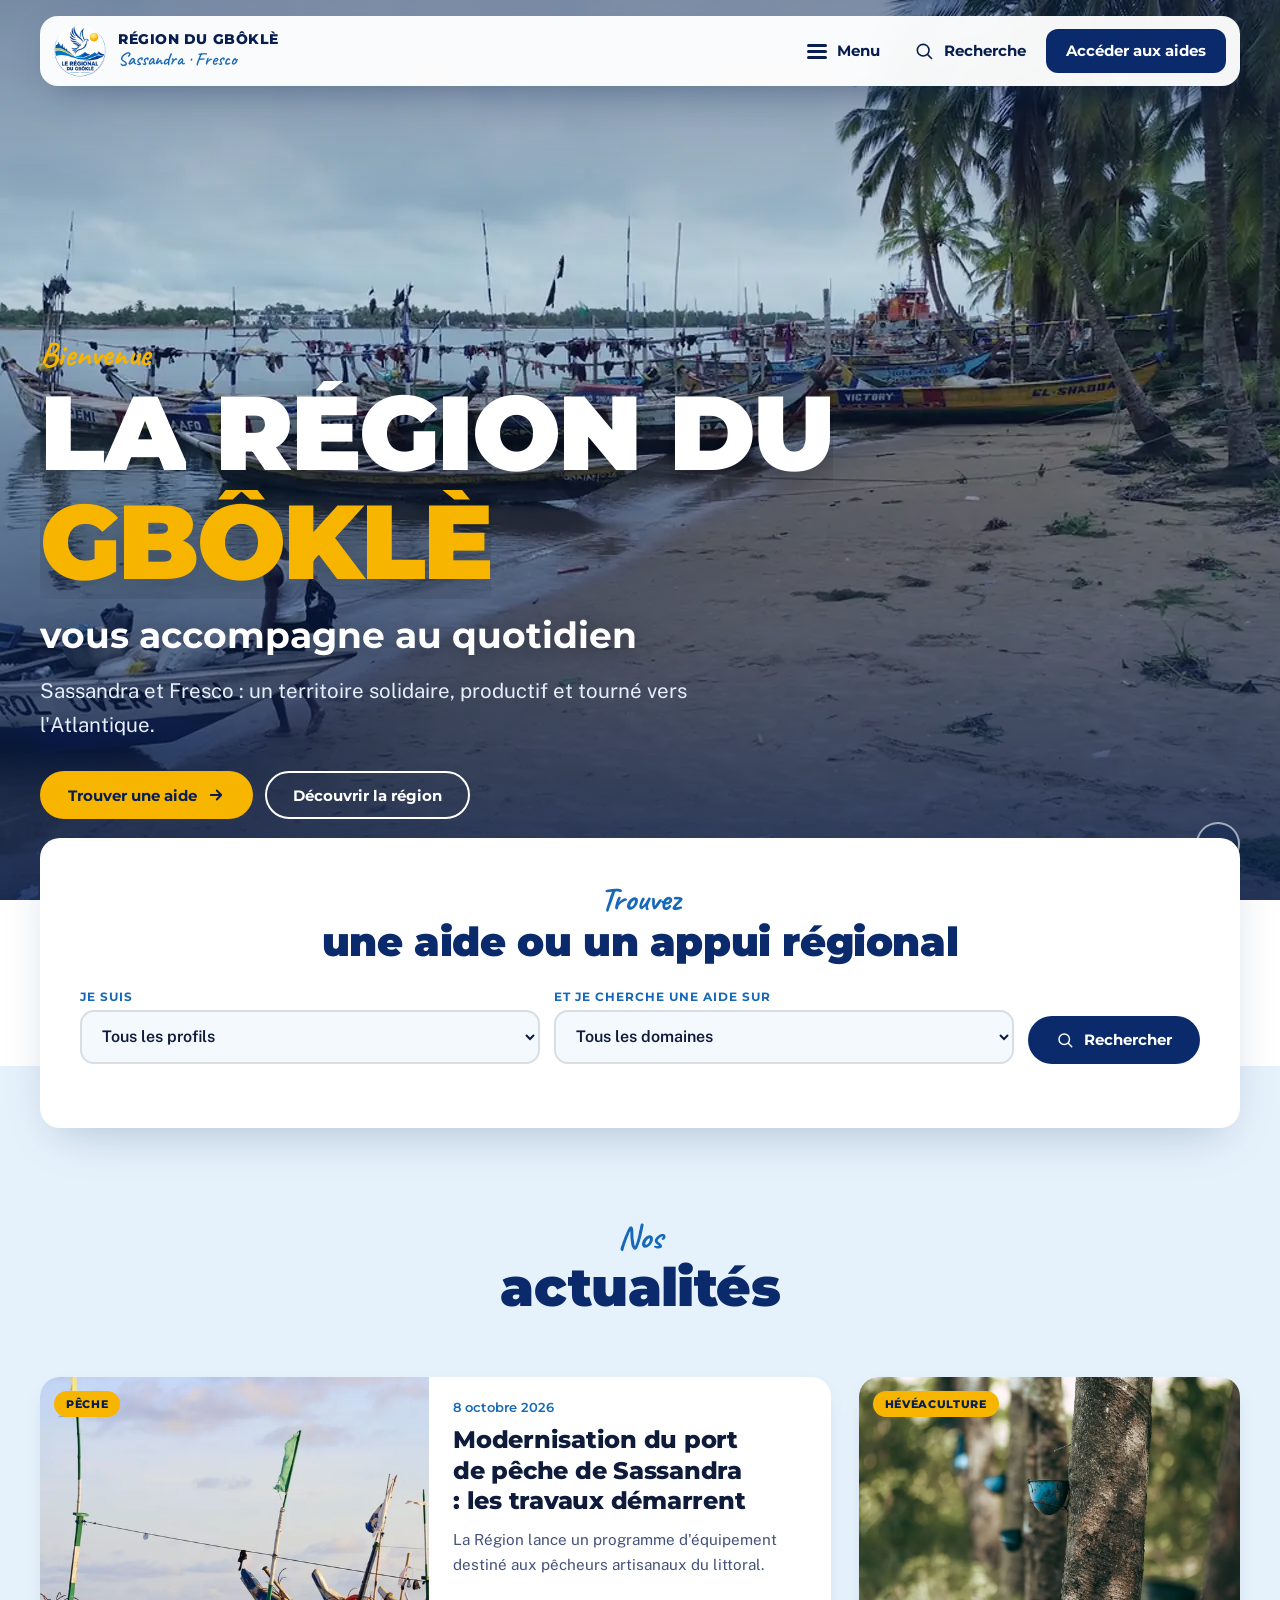
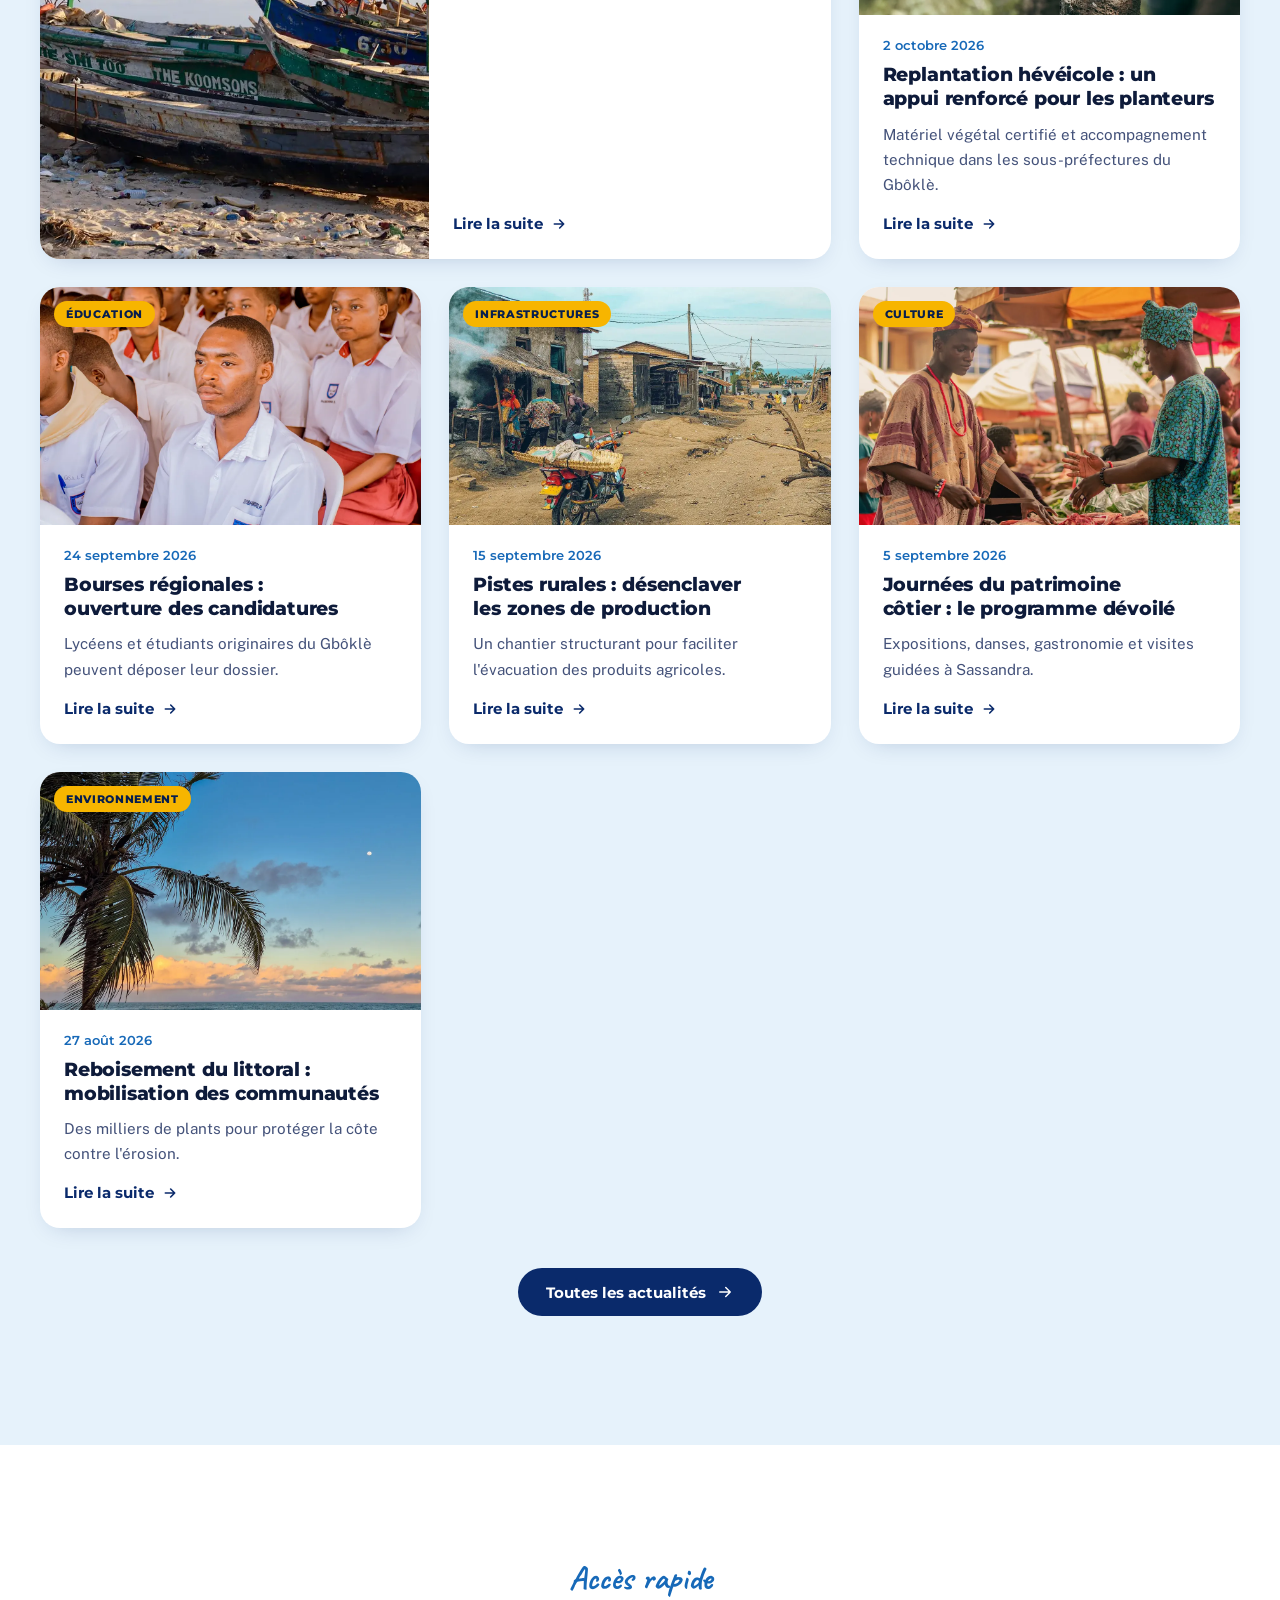
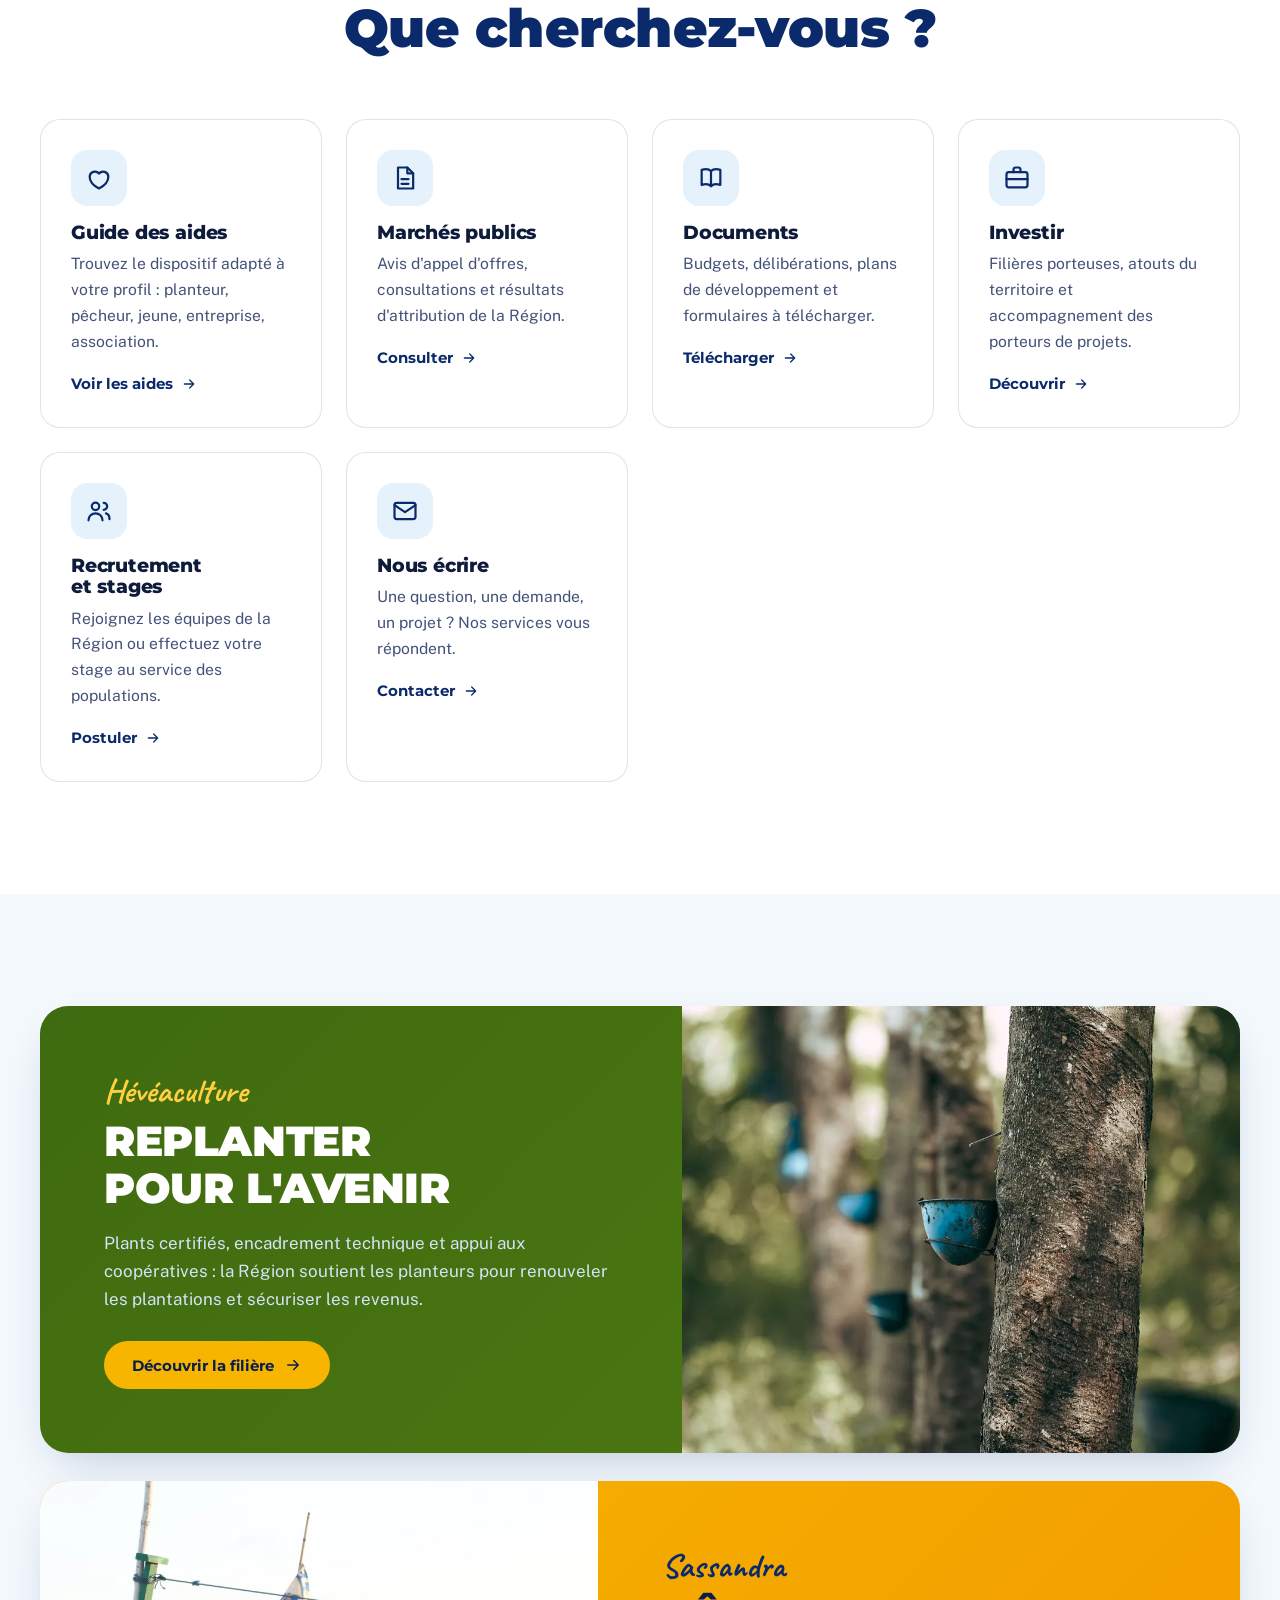
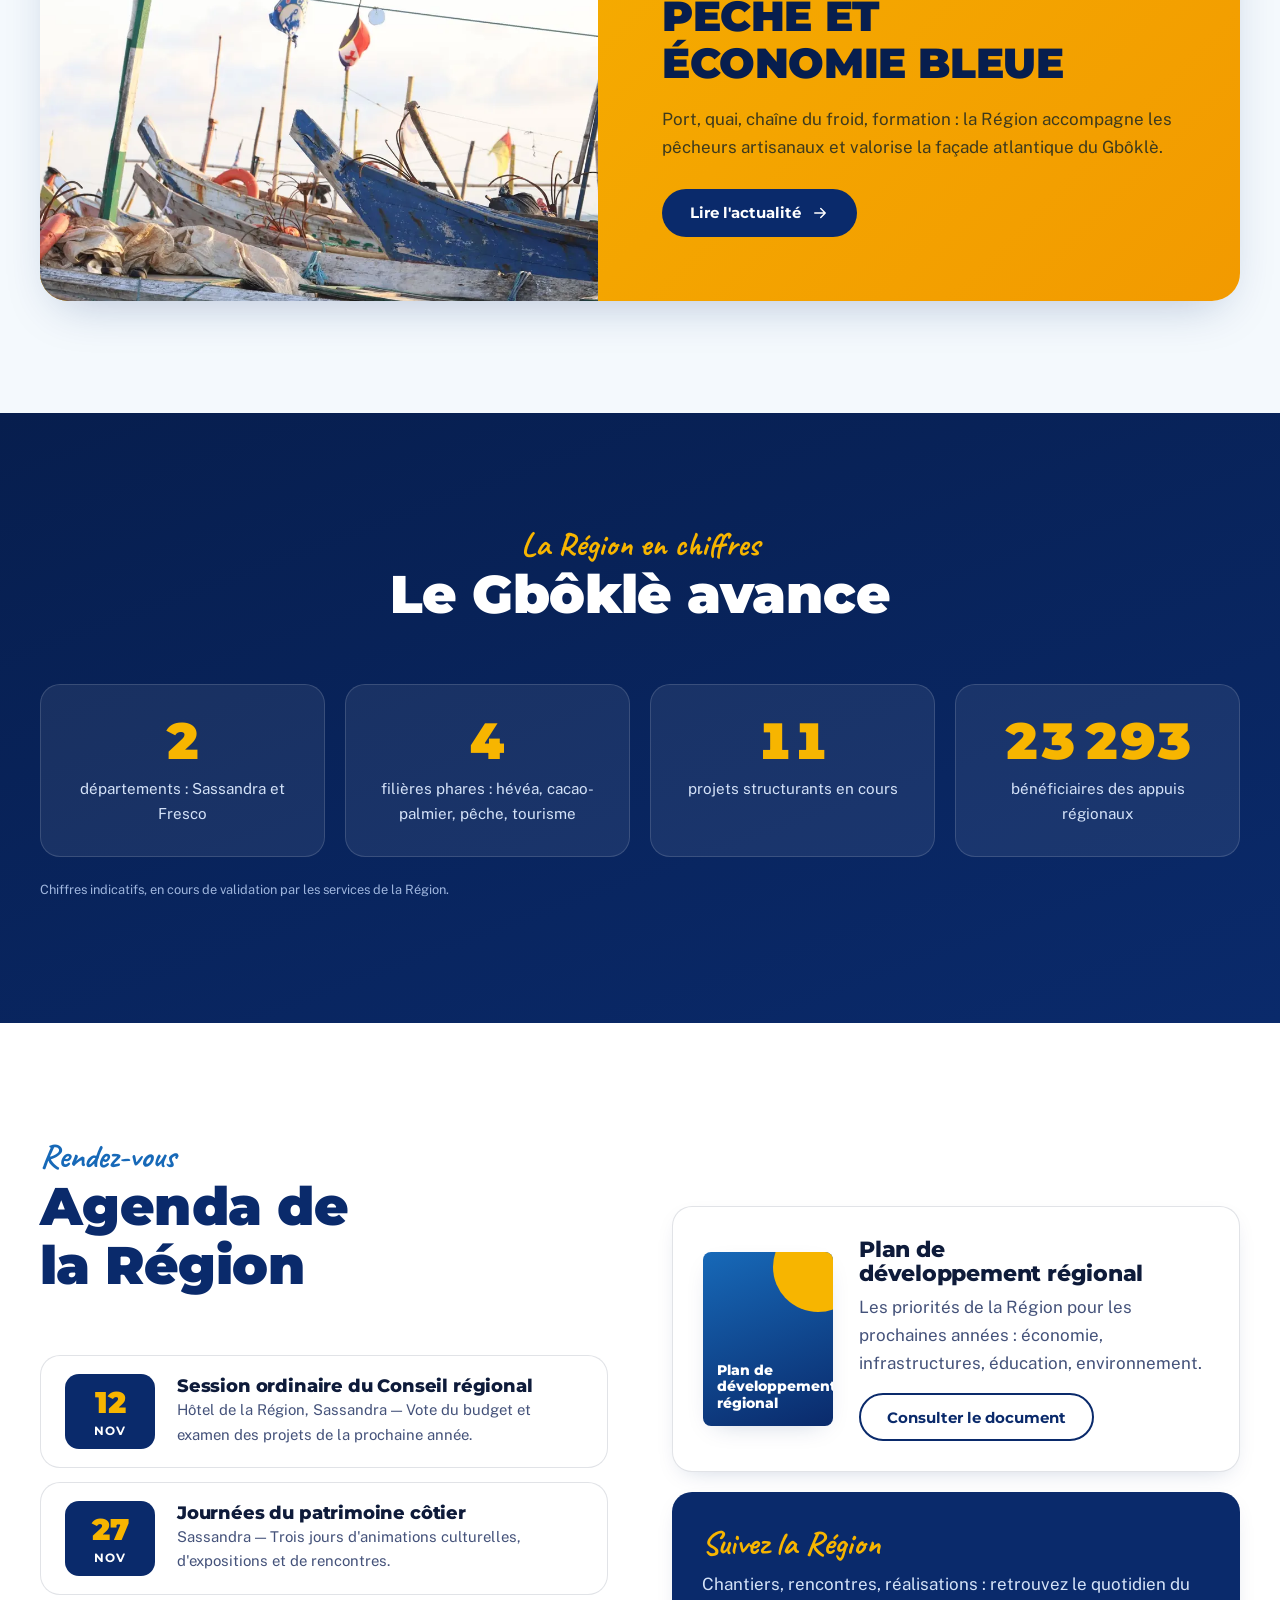
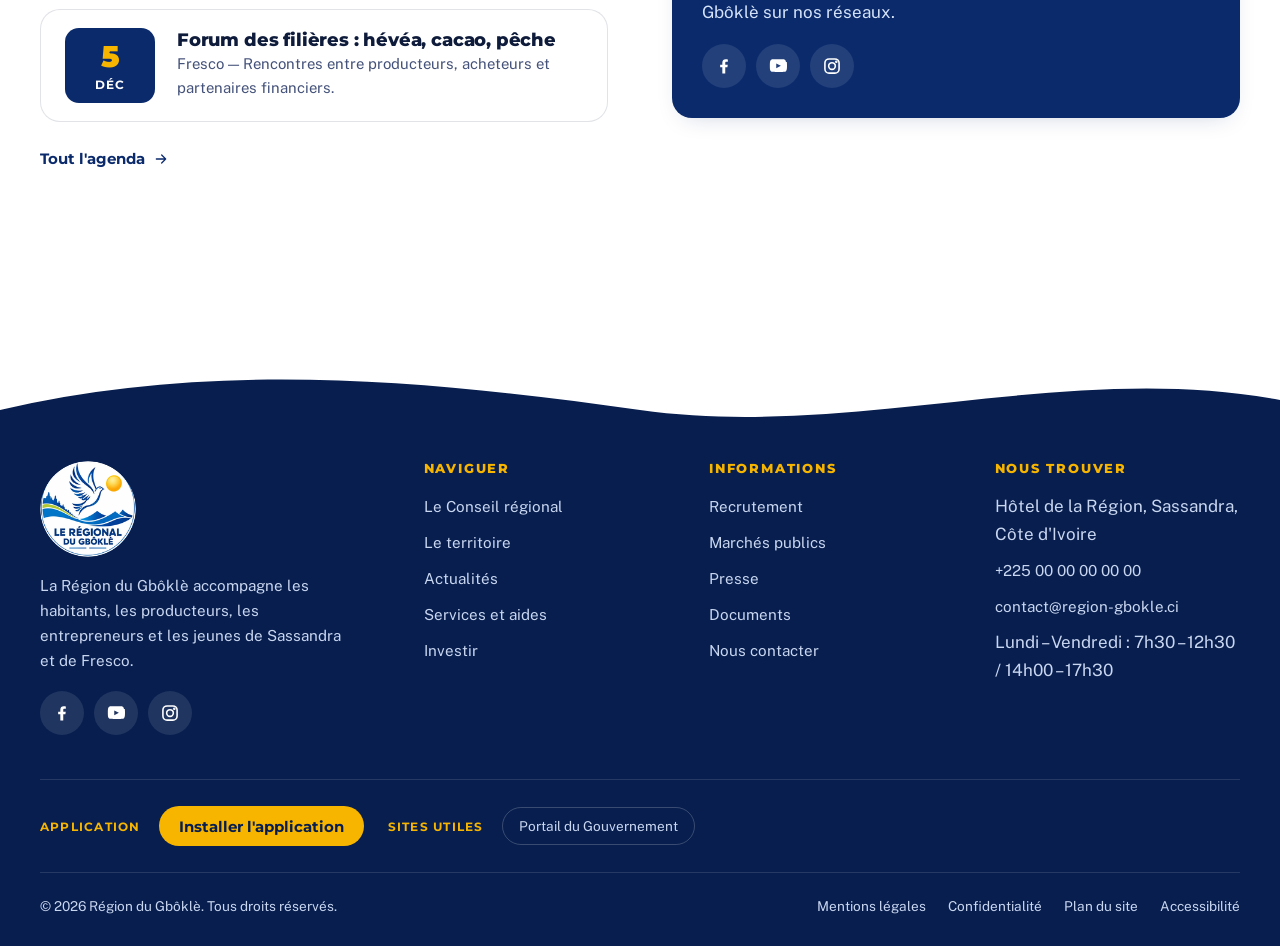
==== commit fceb0d3d: "Responsive affine et PWA (manifest, service worker, hors-ligne, installation)" ====
--- a/index.html
+++ b/index.html
@@ -13,6 +13,7 @@
 <link rel="icon" type="image/png" href="assets/favicon.png">
 <link rel="apple-touch-icon" href="assets/apple-touch-icon.png">
 <link rel="manifest" href="manifest.webmanifest">
+<meta name="mobile-web-app-capable" content="yes"><meta name="apple-mobile-web-app-capable" content="yes"><meta name="apple-mobile-web-app-title" content="Gbôklè"><meta name="apple-mobile-web-app-status-bar-style" content="black-translucent"><meta name="application-name" content="Région du Gbôklè"><meta name="format-detection" content="telephone=no">
 <link rel="preconnect" href="https://fonts.googleapis.com"><link rel="preconnect" href="https://fonts.gstatic.com" crossorigin>
 <link rel="stylesheet" href="https://fonts.googleapis.com/css2?family=Caveat:wght@600;700&family=Montserrat:wght@500;600;700;800;900&family=Public+Sans:wght@400;500;600;700&display=swap">
 <link rel="stylesheet" href="css/style.css">
@@ -71,6 +72,7 @@
     </div>
     <div class="mega-foot">
       <span><b data-site="adresse">Hôtel de la Région, Sassandra</b></span>
+      <button class="btn btn-sun" type="button" data-install hidden>Installer l'application</button>
       <span>Écrivez-nous : <a data-site="email" data-keep href="mailto:contact@region-gbokle.ci" style="color:var(--sun)">contact@region-gbokle.ci</a></span>
     </div>
   </div>
@@ -233,7 +235,7 @@
         <li data-site="horaires">Lundi – Vendredi</li>
       </ul></div>
     </div>
-    <div class="foot-ecosys"><span>Sites utiles</span><a href="https://www.gouv.ci" target="_blank" rel="noopener">Portail du Gouvernement</a></div>
+    <div class="foot-ecosys"><span>Application</span><button class="btn btn-sun" type="button" data-install hidden style="min-height:40px;padding:6px 18px">Installer l'application</button><span style="margin-left:14px">Sites utiles</span><a href="https://www.gouv.ci" target="_blank" rel="noopener">Portail du Gouvernement</a></div>
     <div class="foot-bottom">
       <span>© <span id="yr">2026</span> Région du Gbôklè. Tous droits réservés.</span>
       <ul>
@@ -245,6 +247,12 @@
     </div>
   </div>
 </footer>
+<div class="pwa-bar" id="pwaBar" role="dialog" aria-label="Installer l'application" hidden>
+  <img src="assets/icon-192.png" width="48" height="48" alt="">
+  <div><b>Installer l'application</b><span id="pwaBarTxt">Accédez à la Région du Gbôklè depuis votre écran d'accueil, même avec une connexion faible.</span></div>
+  <div class="pwa-act"><button class="btn btn-sun" type="button" id="pwaYes" data-install>Installer</button><button class="btn btn-ghost" type="button" id="pwaNo" aria-label="Fermer">Plus tard</button></div>
+</div>
+<div class="pwa-toast" id="pwaToast" role="status" aria-live="polite" hidden></div>
 <button class="totop" type="button" aria-label="Retour en haut de page"><svg viewBox="0 0 24 24" fill="none" stroke="currentColor" stroke-width="1.9" stroke-linecap="round" stroke-linejoin="round" aria-hidden="true"><path d="M12 19V5M5 12l7-7 7 7"/></svg></button>
 <script>document.getElementById('yr').textContent=new Date().getFullYear()</script>
 <script src="js/site.js" defer></script>
--- a/css/style.css
+++ b/css/style.css
@@ -87,7 +87,7 @@
 .link-arrow:hover svg{transform:translateX(5px)}
 
 /* ---------- en-tête flottant ---------- */
-.site-header{position:fixed;inset:16px 0 auto 0;z-index:60;pointer-events:none;transition:transform .4s var(--ease)}
+.site-header{position:fixed;inset:calc(16px + env(safe-area-inset-top)) 0 auto 0;z-index:60;pointer-events:none;transition:transform .4s var(--ease)}
 .site-header.hide{transform:translateY(-130%)}
 .header-pill{pointer-events:auto;width:min(1200px,100% - 24px);margin-inline:auto;display:flex;align-items:center;gap:6px;background:rgba(255,255,255,.96);backdrop-filter:blur(14px);-webkit-backdrop-filter:blur(14px);border-radius:18px;padding:9px 14px;box-shadow:0 14px 40px -14px rgba(7,30,78,.45);color:var(--navy-2);transition:padding .3s var(--ease),box-shadow .3s}
 :root[data-theme="dark"] .header-pill{background:rgba(13,28,56,.94);color:#EAF0FB}
@@ -430,14 +430,14 @@
 .foot-ecosys span{font:700 .78rem var(--f-head);letter-spacing:.1em;text-transform:uppercase;color:var(--sun);margin-right:8px}
 .foot-ecosys a{padding:7px 16px;border:1px solid rgba(255,255,255,.2);border-radius:999px;font-size:.85rem;text-decoration:none;transition:background .25s,color .25s}
 .foot-ecosys a:hover{background:#fff;color:var(--navy-2)}
-.foot-bottom{padding:22px 0 28px;border-top:1px solid rgba(255,255,255,.12);display:flex;flex-wrap:wrap;gap:12px 28px;justify-content:space-between;font-size:.85rem}
+.foot-bottom{padding:22px 0 calc(28px + env(safe-area-inset-bottom));border-top:1px solid rgba(255,255,255,.12);display:flex;flex-wrap:wrap;gap:12px 28px;justify-content:space-between;font-size:.85rem}
 .foot-bottom ul{list-style:none;display:flex;flex-wrap:wrap;gap:8px 22px}
 .foot-bottom a{text-decoration:none}
 .foot-bottom a:hover{color:#fff;text-decoration:underline}
 @media(max-width:900px){.foot-grid{grid-template-columns:1fr 1fr}.foot-brand{grid-column:1/-1}}
 @media(max-width:520px){.foot-grid{grid-template-columns:1fr}}
 
-.totop{position:fixed;right:18px;bottom:18px;z-index:50;width:52px;height:52px;border-radius:14px;border:0;background:var(--navy);color:#fff;cursor:pointer;display:grid;place-items:center;box-shadow:var(--shadow);opacity:0;transform:translateY(20px);pointer-events:none;transition:opacity .3s,transform .4s var(--ease),background .2s}
+.totop{position:fixed;right:calc(18px + env(safe-area-inset-right));bottom:calc(18px + env(safe-area-inset-bottom));z-index:50;width:52px;height:52px;border-radius:14px;border:0;background:var(--navy);color:#fff;cursor:pointer;display:grid;place-items:center;box-shadow:var(--shadow);opacity:0;transform:translateY(20px);pointer-events:none;transition:opacity .3s,transform .4s var(--ease),background .2s}
 .totop.show{opacity:1;transform:none;pointer-events:auto}
 .totop:hover{background:var(--blue)}
 .totop svg{width:22px;height:22px}
@@ -467,3 +467,50 @@
 .band .kicker{color:var(--sun)}
 .band p{max-width:52ch;margin:14px auto 0;color:#E7EFFC}
 @media(hover:hover) and (min-width:900px){.band{background-attachment:fixed}}
+
+/* ---------- finitions responsive ---------- */
+@media(max-width:400px){
+  .brand-txt{display:none}
+  .header-pill{gap:2px;padding:7px 10px}
+  .hbtn{padding:8px 10px}
+  .wrap,.narrow{width:min(1200px,100% - 32px)}
+  .section{padding:56px 0}
+  .btn{padding:12px 22px}
+  .hero-cta .btn{width:100%}
+  .finder-card{padding:20px 16px}
+  .stats-grid{grid-template-columns:1fr}
+}
+@media(min-width:561px) and (max-width:1024px){
+  .cards{grid-template-columns:repeat(2,1fr)}
+  .page-hero{padding-bottom:100px}
+}
+@media(max-height:520px) and (orientation:landscape){
+  .hero{min-height:620px}
+  .hero h1{font-size:clamp(2rem,6vw,3.2rem)}
+  .hero-copy{padding-bottom:70px}
+  .megamenu{padding-top:calc(var(--header-h) + 20px)}
+  .scroll-cue{display:none}
+}
+@media(pointer:coarse){
+  .dots button{height:10px}
+  .filters button,.fld select,.fld input{min-height:48px}
+}
+.hero-ctrl{padding-right:env(safe-area-inset-right)}
+
+/* ---------- PWA : installation, notifications ---------- */
+.pwa-bar{position:fixed;left:50%;bottom:calc(16px + env(safe-area-inset-bottom));transform:translateX(-50%);z-index:90;width:min(620px,100% - 24px);display:flex;gap:14px;align-items:center;background:var(--navy-2);color:#fff;border-radius:18px;padding:14px 16px;box-shadow:0 20px 50px -10px rgba(0,0,0,.55);animation:rise .5s var(--ease)}
+.pwa-bar[hidden]{display:none}
+.pwa-bar img{border-radius:12px;flex:none}
+.pwa-bar div:nth-of-type(1){flex:1;min-width:0}
+.pwa-bar b{display:block;font:800 .95rem var(--f-head)}
+.pwa-bar span{display:block;font-size:.85rem;color:#C9D6F0;line-height:1.4}
+.pwa-act{display:flex;gap:8px;flex:none}
+.pwa-act .btn{min-height:42px;padding:8px 16px;font-size:.85rem}
+@media(max-width:520px){.pwa-bar{flex-wrap:wrap}.pwa-bar div:nth-of-type(1){flex:1 1 calc(100% - 70px)}.pwa-act{width:100%}.pwa-act .btn{flex:1}}
+.pwa-toast{position:fixed;left:50%;bottom:calc(20px + env(safe-area-inset-bottom));transform:translateX(-50%);z-index:95;background:var(--navy-2);color:#fff;padding:12px 22px;border-radius:999px;font:600 .9rem var(--f-head);box-shadow:var(--shadow);display:flex;gap:14px;align-items:center;animation:rise .4s var(--ease);max-width:calc(100% - 24px)}
+.pwa-toast[hidden]{display:none}
+.pwa-toast button{background:var(--sun);color:var(--navy-2);border:0;border-radius:999px;padding:6px 14px;font:800 .8rem var(--f-head);cursor:pointer;min-height:32px}
+.offline-dot{position:fixed;left:14px;top:calc(88px + env(safe-area-inset-top));z-index:59;background:#C62828;color:#fff;font:700 .75rem var(--f-head);padding:5px 12px;border-radius:999px;display:none}
+.is-offline .offline-dot{display:block}
+@media all and (display-mode:standalone){.site-header{inset-block-start:calc(10px + env(safe-area-inset-top))}}
+html{overscroll-behavior-y:none}
